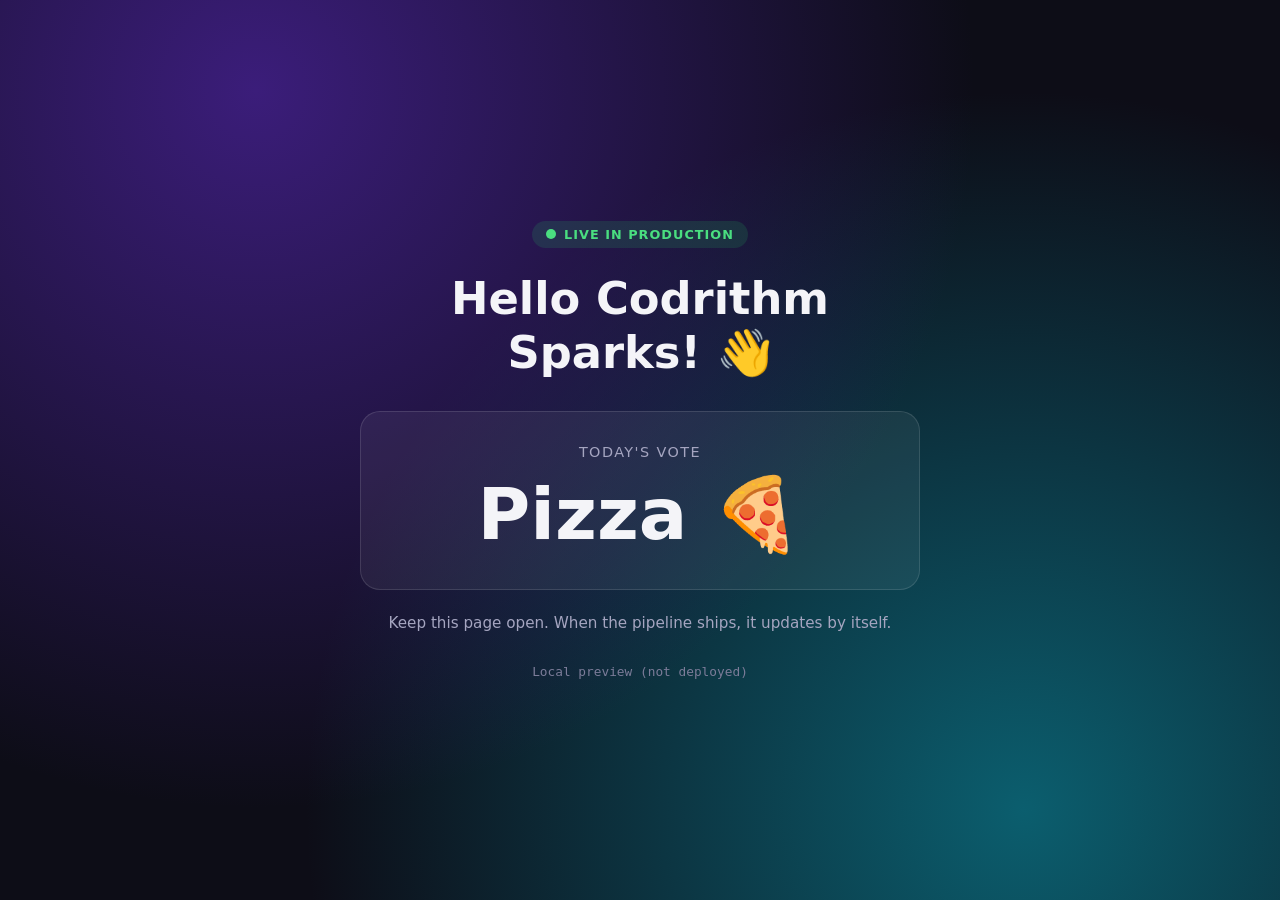
==== site/index.html @ c4dd3200 "Ship It Live: demo site with CI/CD pipeline to GitHub Pages Co-Authored-By: Claude Opus 5.5 <noreply" ====
<!DOCTYPE html>
<html lang="en">
<head>
  <meta charset="utf-8">
  <meta name="viewport" content="width=device-width, initial-scale=1">
  <title>Ship It Live</title>
  <link rel="stylesheet" href="style.css">
</head>
<body>
  <main>
    <p class="live"><span class="dot"></span> LIVE IN PRODUCTION</p>
    <h1 id="message">Hello Codrithm Sparks! 👋</h1>

    <section class="card">
      <p class="label">Today's vote</p>
      <p id="vote" class="vote">…</p>
    </section>

    <p class="hint">Keep this page open. When the pipeline ships, it updates by itself.</p>

    <footer id="deploy">Deploy info loading…</footer>
  </main>

  <script src="app.js"></script>
</body>
</html>
---- site/style.css ----
* { box-sizing: border-box; margin: 0; }

body {
  min-height: 100vh;
  display: grid;
  place-items: center;
  padding: 24px;
  font-family: system-ui, -apple-system, "Segoe UI", Roboto, sans-serif;
  color: #f4f4f8;
  background: radial-gradient(circle at 20% 10%, #3b1d7a, transparent 55%),
              radial-gradient(circle at 80% 90%, #0b5e6e, transparent 55%),
              #0d0d17;
}

main { width: 100%; max-width: 560px; text-align: center; }

.live {
  display: inline-flex;
  align-items: center;
  gap: 8px;
  padding: 6px 14px;
  border-radius: 999px;
  font-size: 0.8rem;
  font-weight: 700;
  letter-spacing: 0.08em;
  background: rgba(34, 197, 94, 0.15);
  color: #4ade80;
}

.dot {
  width: 10px;
  height: 10px;
  border-radius: 50%;
  background: #4ade80;
  animation: pulse 1.6s infinite;
}

h1 { margin: 24px 0 32px; font-size: clamp(1.8rem, 6vw, 2.8rem); line-height: 1.2; }

.card {
  padding: 32px 24px;
  border-radius: 20px;
  background: rgba(255, 255, 255, 0.06);
  border: 1px solid rgba(255, 255, 255, 0.12);
}

.label { font-size: 0.9rem; text-transform: uppercase; letter-spacing: 0.1em; color: #a5a5c0; }

.vote { margin-top: 12px; font-size: clamp(2.4rem, 11vw, 4.5rem); font-weight: 800; }

.hint { margin-top: 24px; color: #a5a5c0; font-size: 0.95rem; }

footer {
  margin-top: 32px;
  font-family: ui-monospace, Menlo, Consolas, monospace;
  font-size: 0.8rem;
  color: #7c7c99;
}

/* Played on every phone when a new deploy lands */
.updated .card { animation: flash 1.2s ease-out; }

@keyframes pulse {
  0%, 100% { opacity: 1; }
  50% { opacity: 0.3; }
}

@keyframes flash {
  0% { transform: scale(1.08); box-shadow: 0 0 0 4px #4ade80; }
  100% { transform: scale(1); box-shadow: 0 0 0 0 transparent; }
}
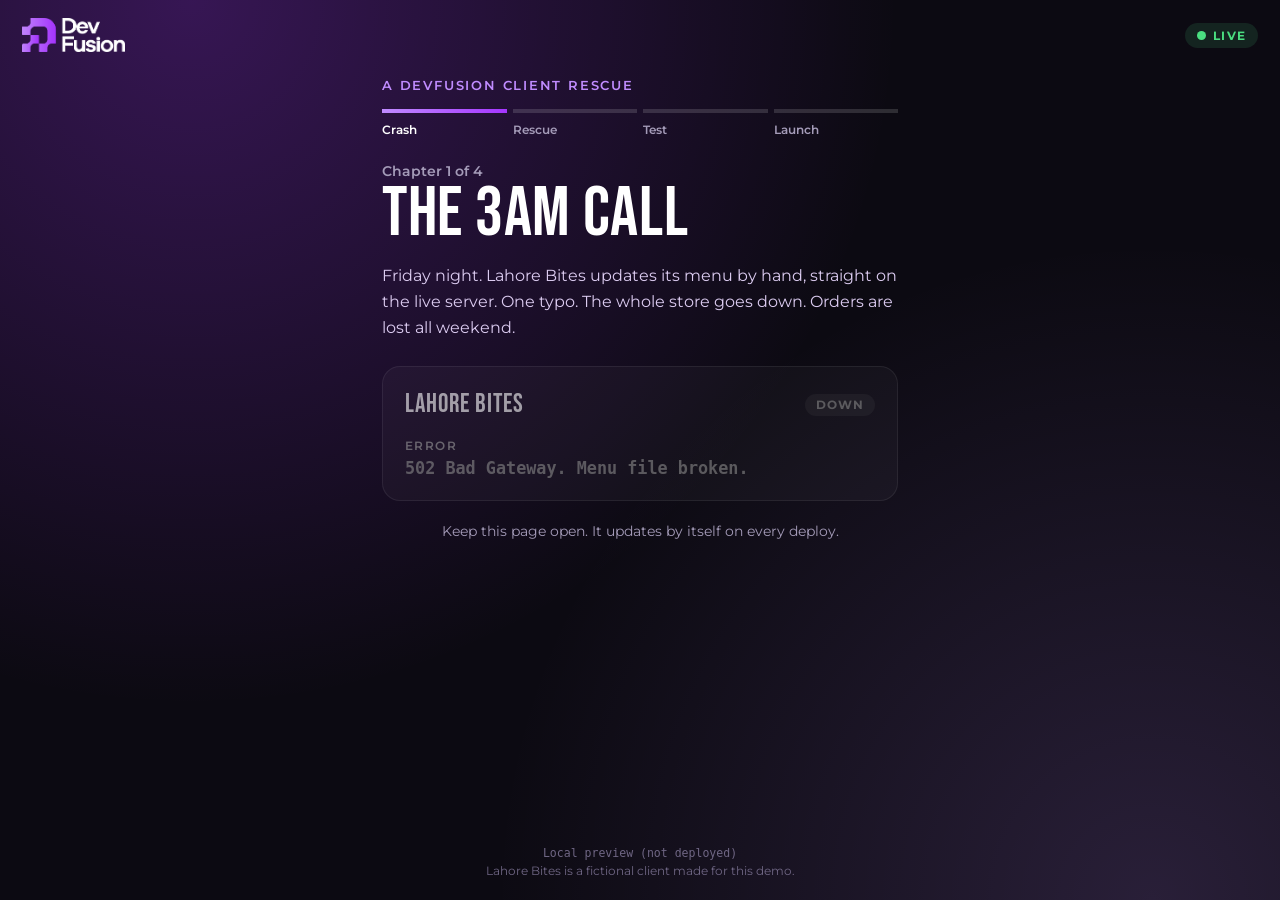
==== commit eed8fdb3: "Turn demo into a DevFusion client rescue story Four chapters driven by data.json, DevFusion branding" ====
--- a/site/index.html
+++ b/site/index.html
@@ -3,23 +3,52 @@
 <head>
   <meta charset="utf-8">
   <meta name="viewport" content="width=device-width, initial-scale=1">
-  <title>Ship It Live</title>
+  <title>Client Rescue · DevFusion</title>
+  <link rel="icon" href="assets/monogram.png">
+  <link rel="preconnect" href="https://fonts.googleapis.com">
+  <link rel="preconnect" href="https://fonts.gstatic.com" crossorigin>
+  <link rel="stylesheet" href="https://fonts.googleapis.com/css2?family=Bebas+Neue&family=Montserrat:ital,wght@0,400;0,600;0,700;1,400&display=swap">
   <link rel="stylesheet" href="style.css">
 </head>
 <body>
+  <header>
+    <img class="logo" src="assets/logo.png" alt="DevFusion">
+    <span class="live"><span class="dot"></span> LIVE</span>
+  </header>
+
   <main>
-    <p class="live"><span class="dot"></span> LIVE IN PRODUCTION</p>
-    <h1 id="message">Hello Codrithm Sparks! 👋</h1>
+    <p class="kicker">A DevFusion client rescue</p>
 
-    <section class="card">
-      <p class="label">Today's vote</p>
-      <p id="vote" class="vote">…</p>
+    <ol class="tracker" id="tracker" aria-label="Story progress">
+      <li>Crash</li><li>Rescue</li><li>Test</li><li>Launch</li>
+    </ol>
+
+    <p class="chapter-no" id="chapter-no">Chapter 1</p>
+    <h1 id="title">The 3am call</h1>
+    <p class="story" id="story"></p>
+
+    <section class="store" id="store">
+      <div class="store-head">
+        <span class="store-name">Lahore Bites</span>
+        <span class="status" id="status">Down</span>
+      </div>
+      <p class="store-label" id="store-label">Today's special</p>
+      <p class="special" id="special">…</p>
     </section>
 
-    <p class="hint">Keep this page open. When the pipeline ships, it updates by itself.</p>
+    <section class="cta" id="cta" hidden>
+      <p class="cta-line">Built by engineers. Run by engineers.</p>
+      <p class="cta-sub">Tell us what's breaking.</p>
+      <a class="cta-link" href="https://devfusion.tech" target="_blank" rel="noopener">devfusion.tech</a>
+    </section>
 
-    <footer id="deploy">Deploy info loading…</footer>
+    <p class="hint">Keep this page open. It updates by itself on every deploy.</p>
   </main>
+
+  <footer>
+    <p id="deploy">Deploy info loading…</p>
+    <p class="note">Lahore Bites is a fictional client made for this demo.</p>
+  </footer>
 
   <script src="app.js"></script>
 </body>
--- a/site/style.css
+++ b/site/style.css
@@ -1,71 +1,191 @@
-* { box-sizing: border-box; margin: 0; }
+/* DevFusion brand: devfusion-branding/DESIGN.md */
+:root {
+  --dark: #0c0a12;
+  --ink: #0d0d0d;
+  --purple: #a855f7;
+  --violet: #a535ff;
+  --lilac: #c08cff;
+  --lavender: #dcccf1;
+  --muted: #a49bb8;
+  --red: #f87171;
+  --amber: #fbbf24;
+  --green: #4ade80;
+}
+
+* { box-sizing: border-box; margin: 0; padding: 0; }
 
 body {
   min-height: 100vh;
-  display: grid;
-  place-items: center;
-  padding: 24px;
-  font-family: system-ui, -apple-system, "Segoe UI", Roboto, sans-serif;
-  color: #f4f4f8;
-  background: radial-gradient(circle at 20% 10%, #3b1d7a, transparent 55%),
-              radial-gradient(circle at 80% 90%, #0b5e6e, transparent 55%),
-              #0d0d17;
+  display: flex;
+  flex-direction: column;
+  font-family: "Montserrat", system-ui, sans-serif;
+  color: #fff;
+  background: radial-gradient(circle at 15% 0%, rgba(165, 53, 255, 0.28), transparent 50%),
+              radial-gradient(circle at 90% 100%, rgba(192, 140, 255, 0.16), transparent 45%),
+              var(--dark);
 }
 
-main { width: 100%; max-width: 560px; text-align: center; }
+header {
+  display: flex;
+  align-items: center;
+  justify-content: space-between;
+  padding: 18px 22px;
+}
+
+.logo { height: 34px; width: auto; }
 
 .live {
   display: inline-flex;
   align-items: center;
-  gap: 8px;
-  padding: 6px 14px;
+  gap: 7px;
+  padding: 5px 12px;
   border-radius: 999px;
-  font-size: 0.8rem;
+  font-size: 0.75rem;
   font-weight: 700;
-  letter-spacing: 0.08em;
-  background: rgba(34, 197, 94, 0.15);
-  color: #4ade80;
+  letter-spacing: 0.1em;
+  color: var(--green);
+  background: rgba(74, 222, 128, 0.12);
 }
 
 .dot {
-  width: 10px;
-  height: 10px;
+  width: 9px;
+  height: 9px;
   border-radius: 50%;
-  background: #4ade80;
+  background: var(--green);
   animation: pulse 1.6s infinite;
 }
 
-h1 { margin: 24px 0 32px; font-size: clamp(1.8rem, 6vw, 2.8rem); line-height: 1.2; }
-
-.card {
-  padding: 32px 24px;
-  border-radius: 20px;
-  background: rgba(255, 255, 255, 0.06);
-  border: 1px solid rgba(255, 255, 255, 0.12);
+main {
+  flex: 1;
+  width: 100%;
+  max-width: 560px;
+  margin: 0 auto;
+  padding: 8px 22px 24px;
 }
 
-.label { font-size: 0.9rem; text-transform: uppercase; letter-spacing: 0.1em; color: #a5a5c0; }
-
-.vote { margin-top: 12px; font-size: clamp(2.4rem, 11vw, 4.5rem); font-weight: 800; }
-
-.hint { margin-top: 24px; color: #a5a5c0; font-size: 0.95rem; }
-
-footer {
-  margin-top: 32px;
-  font-family: ui-monospace, Menlo, Consolas, monospace;
+.kicker {
   font-size: 0.8rem;
-  color: #7c7c99;
+  font-weight: 600;
+  letter-spacing: 0.14em;
+  text-transform: uppercase;
+  color: var(--lilac);
 }
 
+/* Story progress */
+.tracker {
+  display: grid;
+  grid-template-columns: repeat(4, 1fr);
+  gap: 6px;
+  margin: 16px 0 26px;
+  list-style: none;
+}
+
+.tracker li {
+  padding-top: 10px;
+  border-top: 4px solid rgba(255, 255, 255, 0.14);
+  font-size: 0.72rem;
+  font-weight: 600;
+  color: var(--muted);
+  transition: border-color 0.4s, color 0.4s;
+}
+
+.tracker li.done { border-color: var(--purple); color: var(--lavender); }
+.tracker li.current { border-image: linear-gradient(90deg, var(--lilac), var(--violet)) 1; color: #fff; }
+
+.chapter-no { font-size: 0.85rem; font-weight: 600; color: var(--muted); }
+
+h1 {
+  margin-top: 2px;
+  font-family: "Bebas Neue", Impact, sans-serif;
+  font-weight: 400;
+  font-size: clamp(2.8rem, 13vw, 4.4rem);
+  line-height: 0.95;
+  letter-spacing: 0.01em;
+}
+
+.story { margin-top: 14px; font-size: 1.02rem; line-height: 1.6; color: var(--lavender); }
+
+/* The client's storefront */
+.store {
+  margin-top: 26px;
+  padding: 22px;
+  border-radius: 18px;
+  background: rgba(255, 255, 255, 0.05);
+  border: 1px solid rgba(255, 255, 255, 0.12);
+  transition: opacity 0.4s, filter 0.4s;
+}
+
+.store-head { display: flex; align-items: center; justify-content: space-between; }
+
+.store-name { font-family: "Bebas Neue", Impact, sans-serif; font-size: 1.6rem; letter-spacing: 0.04em; }
+
+.status {
+  padding: 4px 11px;
+  border-radius: 999px;
+  font-size: 0.72rem;
+  font-weight: 700;
+  letter-spacing: 0.08em;
+  text-transform: uppercase;
+}
+
+.status.down { color: var(--red); background: rgba(248, 113, 113, 0.14); }
+.status.fixing { color: var(--amber); background: rgba(251, 191, 36, 0.14); }
+.status.up { color: var(--green); background: rgba(74, 222, 128, 0.14); }
+
+.store-label {
+  margin-top: 18px;
+  font-size: 0.75rem;
+  font-weight: 600;
+  letter-spacing: 0.12em;
+  text-transform: uppercase;
+  color: var(--muted);
+}
+
+.special { margin-top: 6px; font-size: clamp(1.8rem, 8vw, 2.6rem); font-weight: 700; line-height: 1.15; }
+
+.store.crashed { filter: grayscale(1); opacity: 0.6; }
+.store.crashed .special { font-family: ui-monospace, Menlo, Consolas, monospace; font-size: 1.05rem; color: var(--red); }
+
+/* Final chapter call to action */
+.cta {
+  margin-top: 22px;
+  padding: 22px;
+  border-radius: 18px;
+  text-align: center;
+  background: linear-gradient(90deg, var(--lilac), var(--violet));
+}
+
+.cta-line { font-family: "Bebas Neue", Impact, sans-serif; font-size: 2rem; line-height: 1; }
+.cta-sub { margin-top: 6px; font-style: italic; }
+
+.cta-link {
+  display: inline-block;
+  margin-top: 14px;
+  padding: 10px 20px;
+  border-radius: 999px;
+  font-weight: 700;
+  color: #fff;
+  text-decoration: none;
+  background: var(--ink);
+}
+
+.hint { margin-top: 22px; font-size: 0.85rem; text-align: center; color: var(--muted); }
+
+footer { padding: 0 22px 22px; text-align: center; font-size: 0.72rem; color: #6f6684; }
+footer #deploy { font-family: ui-monospace, Menlo, Consolas, monospace; margin-bottom: 4px; }
+
 /* Played on every phone when a new deploy lands */
-.updated .card { animation: flash 1.2s ease-out; }
+.updated main { animation: arrive 0.9s ease-out; }
+.updated .store { animation: flash 1.4s ease-out; }
 
-@keyframes pulse {
-  0%, 100% { opacity: 1; }
-  50% { opacity: 0.3; }
+@keyframes pulse { 0%, 100% { opacity: 1; } 50% { opacity: 0.3; } }
+
+@keyframes arrive {
+  from { opacity: 0; transform: translateY(14px); }
+  to { opacity: 1; transform: none; }
 }
 
 @keyframes flash {
-  0% { transform: scale(1.08); box-shadow: 0 0 0 4px #4ade80; }
-  100% { transform: scale(1); box-shadow: 0 0 0 0 transparent; }
+  0% { box-shadow: 0 0 0 4px var(--purple); }
+  100% { box-shadow: 0 0 0 0 transparent; }
 }
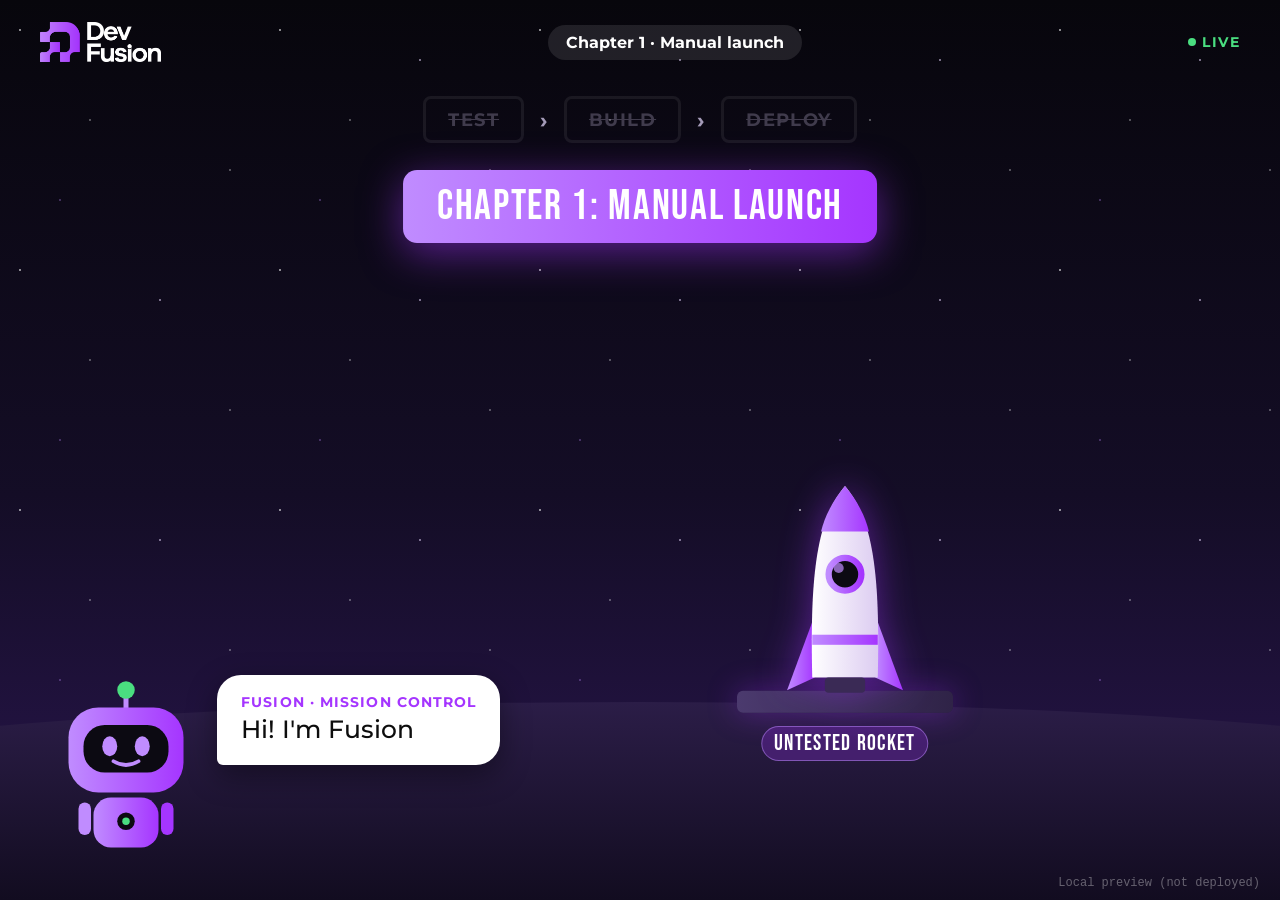
==== commit 783d5b1f: "Rocket to the Cloud: animated story with Fusion the robot Four animated chapters (manual launch expl" ====
--- a/site/index.html
+++ b/site/index.html
@@ -3,52 +3,115 @@
 <head>
   <meta charset="utf-8">
   <meta name="viewport" content="width=device-width, initial-scale=1">
-  <title>Client Rescue · DevFusion</title>
+  <title>Rocket to the Cloud · DevFusion</title>
   <link rel="icon" href="assets/monogram.png">
   <link rel="preconnect" href="https://fonts.googleapis.com">
   <link rel="preconnect" href="https://fonts.gstatic.com" crossorigin>
-  <link rel="stylesheet" href="https://fonts.googleapis.com/css2?family=Bebas+Neue&family=Montserrat:ital,wght@0,400;0,600;0,700;1,400&display=swap">
+  <link rel="stylesheet" href="https://fonts.googleapis.com/css2?family=Bebas+Neue&family=Montserrat:wght@500;700&display=swap">
   <link rel="stylesheet" href="style.css">
 </head>
-<body>
+<body class="ch-1">
+  <!-- Sky -->
+  <div class="stars"></div>
+  <div class="cloud cloud-1"></div>
+  <div class="cloud cloud-2"></div>
+  <div class="cloud cloud-3"></div>
+  <div class="ground"></div>
+
   <header>
     <img class="logo" src="assets/logo.png" alt="DevFusion">
+    <span class="chapter-pill" id="chapter-pill">Chapter 1</span>
     <span class="live"><span class="dot"></span> LIVE</span>
   </header>
 
-  <main>
-    <p class="kicker">A DevFusion client rescue</p>
+  <!-- CI/CD pipeline status -->
+  <div class="pipeline">
+    <span class="chip off" id="chip-test">TEST</span>
+    <span class="arrow">›</span>
+    <span class="chip off" id="chip-build">BUILD</span>
+    <span class="arrow">›</span>
+    <span class="chip off" id="chip-deploy">DEPLOY</span>
+  </div>
 
-    <ol class="tracker" id="tracker" aria-label="Story progress">
-      <li>Crash</li><li>Rescue</li><li>Test</li><li>Launch</li>
-    </ol>
+  <!-- Launch pad -->
+  <div class="pad"></div>
+  <div class="plate" id="plate">Untested rocket</div>
 
-    <p class="chapter-no" id="chapter-no">Chapter 1</p>
-    <h1 id="title">The 3am call</h1>
-    <p class="story" id="story"></p>
+  <div class="rocket" id="rocket">
+    <div class="flame"></div>
+    <svg viewBox="0 0 100 200" aria-hidden="true">
+      <defs>
+        <linearGradient id="hull" x1="0" x2="1">
+          <stop offset="0" stop-color="#ffffff"/>
+          <stop offset="1" stop-color="#dcccf1"/>
+        </linearGradient>
+        <linearGradient id="brand" x1="0" x2="1">
+          <stop offset="0" stop-color="#c08cff"/>
+          <stop offset="1" stop-color="#a535ff"/>
+        </linearGradient>
+      </defs>
+      <path d="M24 112 L4 166 L26 156 Z" fill="url(#brand)"/>
+      <path d="M76 112 L96 166 L74 156 Z" fill="url(#brand)"/>
+      <path d="M50 4 C72 30 78 72 76 156 L24 156 C22 72 28 30 50 4 Z" fill="url(#hull)"/>
+      <path d="M50 4 C60 16 66 28 69 40 L31 40 C34 28 40 16 50 4 Z" fill="url(#brand)"/>
+      <circle cx="50" cy="74" r="13" fill="#0c0a12" stroke="url(#brand)" stroke-width="5"/>
+      <circle cx="45" cy="69" r="4" fill="#c08cff" opacity="0.7"/>
+      <rect x="24" y="122" width="52" height="8" fill="url(#brand)"/>
+      <rect x="34" y="156" width="32" height="12" rx="3" fill="#3a2a55"/>
+    </svg>
+  </div>
 
-    <section class="store" id="store">
-      <div class="store-head">
-        <span class="store-name">Lahore Bites</span>
-        <span class="status" id="status">Down</span>
-      </div>
-      <p class="store-label" id="store-label">Today's special</p>
-      <p class="special" id="special">…</p>
-    </section>
+  <div class="steam" id="steam"><span></span><span></span><span></span></div>
+  <div class="boom" id="boom"></div>
+  <div class="shield" id="shield">🛡️</div>
+  <div class="bug" id="bug">🐛</div>
 
-    <section class="cta" id="cta" hidden>
-      <p class="cta-line">Built by engineers. Run by engineers.</p>
-      <p class="cta-sub">Tell us what's breaking.</p>
-      <a class="cta-link" href="https://devfusion.tech" target="_blank" rel="noopener">devfusion.tech</a>
-    </section>
+  <!-- Big moments -->
+  <div class="banner" id="banner"></div>
+  <div class="alert" id="alert">MANUAL LAUNCH FAILED</div>
+  <div class="countdown" id="countdown"></div>
+  <div class="confetti" id="confetti"></div>
 
-    <p class="hint">Keep this page open. It updates by itself on every deploy.</p>
-  </main>
+  <section class="finale" id="finale">
+    <p class="finale-kicker">☁️ Welcome to the cloud</p>
+    <p class="finale-name" id="finale-name">Codrithm One</p>
+    <p class="finale-line">Code to cloud. Safely.</p>
+    <div class="finale-brand">
+      <img src="assets/logo.png" alt="DevFusion">
+      <p>Built by engineers. Run by engineers.</p>
+      <a href="https://devfusion.tech" target="_blank" rel="noopener">devfusion.tech</a>
+    </div>
+  </section>
 
-  <footer>
-    <p id="deploy">Deploy info loading…</p>
-    <p class="note">Lahore Bites is a fictional client made for this demo.</p>
-  </footer>
+  <!-- Fusion, the mission control robot -->
+  <div class="crew" id="crew" title="Tap to replay">
+    <svg class="robot" viewBox="0 0 120 140" aria-hidden="true">
+      <defs>
+        <linearGradient id="robo" x1="0" x2="1">
+          <stop offset="0" stop-color="#c08cff"/>
+          <stop offset="1" stop-color="#a535ff"/>
+        </linearGradient>
+      </defs>
+      <line x1="60" y1="8" x2="60" y2="24" stroke="#c08cff" stroke-width="4"/>
+      <circle class="antenna" cx="60" cy="8" r="7" fill="#4ade80"/>
+      <rect x="14" y="22" width="92" height="68" rx="24" fill="url(#robo)"/>
+      <rect x="26" y="36" width="68" height="38" rx="17" fill="#0c0a12"/>
+      <ellipse class="eye" cx="47" cy="53" rx="6" ry="8" fill="#c08cff"/>
+      <ellipse class="eye" cx="73" cy="53" rx="6" ry="8" fill="#c08cff"/>
+      <path d="M50 65 Q60 71 70 65" stroke="#c08cff" stroke-width="3" fill="none" stroke-linecap="round"/>
+      <rect x="34" y="94" width="52" height="40" rx="14" fill="url(#robo)"/>
+      <rect class="arm" x="88" y="98" width="10" height="26" rx="5" fill="#a535ff"/>
+      <rect x="22" y="98" width="10" height="26" rx="5" fill="#c08cff"/>
+      <circle cx="60" cy="113" r="7" fill="#0c0a12"/>
+      <circle cx="60" cy="113" r="3" fill="#4ade80"/>
+    </svg>
+    <div class="bubble" id="bubble">
+      <p class="speaker">Fusion · Mission Control</p>
+      <p id="bubble-text"></p>
+    </div>
+  </div>
+
+  <footer id="deploy">Deploy info loading…</footer>
 
   <script src="app.js"></script>
 </body>
--- a/site/style.css
+++ b/site/style.css
@@ -10,182 +10,483 @@
   --red: #f87171;
   --amber: #fbbf24;
   --green: #4ade80;
+  --rocket-x: 64%;
+  --pad-y: 24%;
 }
 
 * { box-sizing: border-box; margin: 0; padding: 0; }
 
+html, body { height: 100%; }
+
 body {
-  min-height: 100vh;
-  display: flex;
-  flex-direction: column;
+  position: relative;
+  overflow: hidden;
   font-family: "Montserrat", system-ui, sans-serif;
   color: #fff;
-  background: radial-gradient(circle at 15% 0%, rgba(165, 53, 255, 0.28), transparent 50%),
-              radial-gradient(circle at 90% 100%, rgba(192, 140, 255, 0.16), transparent 45%),
-              var(--dark);
-}
-
+  background: linear-gradient(180deg, #07060c 0%, #140d26 55%, #2a1650 100%);
+}
+
+/* Chapter 4 sky: a fixed layer that fades in */
+body::before {
+  content: "";
+  position: absolute;
+  top: 0;
+  right: 0;
+  bottom: 0;
+  left: 0;
+  background: linear-gradient(180deg, #2a1650 0%, #6428c8 60%, #a535ff 100%);
+  opacity: 0;
+  transition: opacity 2s;
+}
+body.ch-4::before { opacity: 1; }
+
+/* ---------- Sky ---------- */
+.stars {
+  position: absolute;
+  top: 0;
+  right: 0;
+  bottom: 0;
+  left: 0;
+  background-image:
+    radial-gradient(1.5px 1.5px at 20px 30px, #fff, transparent),
+    radial-gradient(1px 1px at 90px 120px, #fff, transparent),
+    radial-gradient(1.5px 1.5px at 160px 60px, #dcccf1, transparent),
+    radial-gradient(1px 1px at 230px 170px, #fff, transparent),
+    radial-gradient(1px 1px at 60px 200px, #c08cff, transparent);
+  background-size: 260px 240px;
+  animation: twinkle 4s ease-in-out infinite;
+}
+
+.cloud {
+  position: absolute;
+  width: 26vmin;
+  height: 8vmin;
+  border-radius: 999px;
+  background: rgba(255, 255, 255, 0.1);
+  animation: drift 40s linear infinite;
+}
+
+.cloud::before, .cloud::after {
+  content: "";
+  position: absolute;
+  border-radius: 50%;
+  background: inherit;
+}
+
+.cloud::before { width: 11vmin; height: 11vmin; left: 4vmin; top: -5vmin; }
+.cloud::after { width: 8vmin; height: 8vmin; left: 13vmin; top: -3vmin; }
+
+.cloud-1 { top: 16%; left: -30vmin; }
+.cloud-2 { top: 26%; left: -30vmin; animation-duration: 55s; animation-delay: -20s; transform: scale(0.7); }
+.cloud-3 { top: 34%; left: -30vmin; animation-duration: 70s; animation-delay: -45s; transform: scale(1.2); }
+
+.ch-4 .cloud { background: rgba(255, 255, 255, 0.28); }
+
+.ground {
+  position: absolute;
+  left: -20%;
+  right: -20%;
+  bottom: 0;
+  height: var(--pad-y);
+  border-radius: 50% 50% 0 0 / 40% 40% 0 0;
+  background: linear-gradient(180deg, #2b1d47, #120c20);
+}
+
+/* ---------- Header and pipeline ---------- */
 header {
+  position: absolute;
+  top: 0;
+  left: 0;
+  right: 0;
+  z-index: 10;
   display: flex;
   align-items: center;
   justify-content: space-between;
-  padding: 18px 22px;
-}
-
-.logo { height: 34px; width: auto; }
+  gap: 10px;
+  padding: 12px 16px;
+}
+
+.logo { height: 24px; width: auto; }
+
+.chapter-pill {
+  padding: 5px 12px;
+  border-radius: 999px;
+  font-size: 0.72rem;
+  font-weight: 700;
+  background: rgba(255, 255, 255, 0.1);
+  white-space: nowrap;
+}
 
 .live {
   display: inline-flex;
   align-items: center;
-  gap: 7px;
-  padding: 5px 12px;
-  border-radius: 999px;
-  font-size: 0.75rem;
+  gap: 6px;
+  font-size: 0.7rem;
   font-weight: 700;
   letter-spacing: 0.1em;
   color: var(--green);
-  background: rgba(74, 222, 128, 0.12);
-}
-
-.dot {
-  width: 9px;
-  height: 9px;
-  border-radius: 50%;
-  background: var(--green);
-  animation: pulse 1.6s infinite;
-}
-
-main {
-  flex: 1;
-  width: 100%;
-  max-width: 560px;
-  margin: 0 auto;
-  padding: 8px 22px 24px;
-}
-
-.kicker {
-  font-size: 0.8rem;
-  font-weight: 600;
-  letter-spacing: 0.14em;
-  text-transform: uppercase;
-  color: var(--lilac);
-}
-
-/* Story progress */
-.tracker {
-  display: grid;
-  grid-template-columns: repeat(4, 1fr);
-  gap: 6px;
-  margin: 16px 0 26px;
-  list-style: none;
-}
-
-.tracker li {
-  padding-top: 10px;
-  border-top: 4px solid rgba(255, 255, 255, 0.14);
-  font-size: 0.72rem;
-  font-weight: 600;
-  color: var(--muted);
-  transition: border-color 0.4s, color 0.4s;
-}
-
-.tracker li.done { border-color: var(--purple); color: var(--lavender); }
-.tracker li.current { border-image: linear-gradient(90deg, var(--lilac), var(--violet)) 1; color: #fff; }
-
-.chapter-no { font-size: 0.85rem; font-weight: 600; color: var(--muted); }
-
-h1 {
-  margin-top: 2px;
-  font-family: "Bebas Neue", Impact, sans-serif;
-  font-weight: 400;
-  font-size: clamp(2.8rem, 13vw, 4.4rem);
-  line-height: 0.95;
-  letter-spacing: 0.01em;
-}
-
-.story { margin-top: 14px; font-size: 1.02rem; line-height: 1.6; color: var(--lavender); }
-
-/* The client's storefront */
-.store {
-  margin-top: 26px;
-  padding: 22px;
-  border-radius: 18px;
-  background: rgba(255, 255, 255, 0.05);
-  border: 1px solid rgba(255, 255, 255, 0.12);
-  transition: opacity 0.4s, filter 0.4s;
-}
-
-.store-head { display: flex; align-items: center; justify-content: space-between; }
-
-.store-name { font-family: "Bebas Neue", Impact, sans-serif; font-size: 1.6rem; letter-spacing: 0.04em; }
-
-.status {
-  padding: 4px 11px;
-  border-radius: 999px;
+}
+
+.dot { width: 8px; height: 8px; border-radius: 50%; background: var(--green); animation: blink 1.6s infinite; }
+
+.pipeline {
+  position: absolute;
+  top: 56px;
+  left: 0;
+  right: 0;
+  z-index: 10;
+  display: flex;
+  justify-content: center;
+  align-items: center;
+  gap: 8px;
+}
+
+.arrow { color: var(--muted); font-weight: 700; }
+
+.chip {
+  padding: 6px 12px;
+  border-radius: 8px;
   font-size: 0.72rem;
   font-weight: 700;
   letter-spacing: 0.08em;
-  text-transform: uppercase;
-}
-
-.status.down { color: var(--red); background: rgba(248, 113, 113, 0.14); }
-.status.fixing { color: var(--amber); background: rgba(251, 191, 36, 0.14); }
-.status.up { color: var(--green); background: rgba(74, 222, 128, 0.14); }
-
-.store-label {
-  margin-top: 18px;
-  font-size: 0.75rem;
-  font-weight: 600;
-  letter-spacing: 0.12em;
-  text-transform: uppercase;
+  border: 2px solid rgba(255, 255, 255, 0.2);
   color: var(--muted);
-}
-
-.special { margin-top: 6px; font-size: clamp(1.8rem, 8vw, 2.6rem); font-weight: 700; line-height: 1.15; }
-
-.store.crashed { filter: grayscale(1); opacity: 0.6; }
-.store.crashed .special { font-family: ui-monospace, Menlo, Consolas, monospace; font-size: 1.05rem; color: var(--red); }
-
-/* Final chapter call to action */
-.cta {
-  margin-top: 22px;
+  transition: all 0.3s;
+}
+
+.chip.off { opacity: 0.35; text-decoration: line-through; }
+.chip.run { border-color: var(--amber); color: var(--amber); animation: blink 0.6s infinite; }
+.chip.ok { border-color: var(--green); background: rgba(74, 222, 128, 0.16); color: var(--green); }
+.chip.ok::after { content: " ✓"; }
+.chip.fail { border-color: var(--red); background: rgba(248, 113, 113, 0.18); color: var(--red); animation: shake 0.4s 2; }
+.chip.fail::after { content: " ✗"; }
+
+/* ---------- Launch pad and rocket ---------- */
+.pad {
+  position: absolute;
+  left: var(--rocket-x);
+  bottom: var(--pad-y);
+  width: 24vh;
+  height: 2.4vh;
+  transform: translate(-50%, 50%);
+  border-radius: 6px;
+  background: linear-gradient(90deg, #4b3a6e, #2f2347);
+  box-shadow: 0 0 30px rgba(165, 53, 255, 0.35);
+}
+
+.plate {
+  position: absolute;
+  left: var(--rocket-x);
+  bottom: calc(var(--pad-y) - 6.5vh);
+  transform: translateX(-50%);
+  padding: 4px 12px;
+  border-radius: 999px;
+  font-family: "Bebas Neue", Impact, sans-serif;
+  font-size: 2.4vh;
+  letter-spacing: 0.06em;
+  white-space: nowrap;
+  background: rgba(165, 53, 255, 0.25);
+  border: 1px solid rgba(192, 140, 255, 0.5);
+}
+
+.rocket {
+  position: absolute;
+  left: var(--rocket-x);
+  bottom: calc(var(--pad-y) - 3.4vh);
+  width: 14vh;
+  height: 28vh;
+  transform: translateX(-50%);
+  z-index: 3;
+  transition: opacity 0.2s;
+}
+
+.rocket svg { position: relative; z-index: 2; width: 100%; height: 100%; filter: drop-shadow(0 0 18px rgba(165, 53, 255, 0.45)); }
+
+.flame {
+  position: absolute;
+  left: 50%;
+  top: 82%;
+  width: 40%;
+  height: 0;
+  transform: translateX(-50%);
+  border-radius: 50% 50% 50% 50% / 30% 30% 70% 70%;
+  background: radial-gradient(ellipse at top, #fff7c2, #fbbf24 35%, #f97316 65%, transparent 75%);
+  transition: height 0.4s;
+  animation: flicker 0.12s infinite alternate;
+}
+
+.rocket.shake { animation: rocket-shake 0.15s infinite; }
+.rocket.exploded { opacity: 0; }
+.rocket.ignite .flame { height: 55%; }
+.rocket.ignite { animation: rocket-shake 0.1s infinite; }
+.rocket.launch { animation: liftoff 2.8s cubic-bezier(0.55, 0, 0.9, 0.4) forwards; }
+.rocket.launch .flame { height: 75%; }
+
+.steam { position: absolute; left: var(--rocket-x); bottom: var(--pad-y); display: none; }
+.steam span {
+  position: absolute;
+  width: 4vh;
+  height: 4vh;
+  border-radius: 50%;
+  background: rgba(255, 255, 255, 0.25);
+  animation: puff 2.4s ease-out infinite;
+}
+.steam span:nth-child(2) { animation-delay: 0.8s; --dir: -1; }
+.steam span:nth-child(3) { animation-delay: 1.6s; }
+.ch-2 .steam, .ch-3 .steam { display: block; }
+
+/* Explosion particles are created by app.js */
+.boom { position: absolute; left: var(--rocket-x); bottom: calc(var(--pad-y) + 12vh); z-index: 4; }
+.boom .fireball {
+  position: absolute;
+  width: 30vh;
+  height: 30vh;
+  margin: -15vh 0 0 -15vh;
+  border-radius: 50%;
+  background: radial-gradient(circle, #fff7c2, #fbbf24 30%, #f97316 55%, rgba(248, 113, 113, 0) 70%);
+  animation: fireball 1s ease-out forwards;
+}
+.boom .bit {
+  position: absolute;
+  width: 1.6vh;
+  height: 1.6vh;
+  border-radius: 3px;
+  animation: fly 1.2s ease-out forwards;
+}
+
+/* Chapter 3: the bug meets the pipeline shield */
+.shield, .bug { position: absolute; bottom: calc(var(--pad-y) + 1vh); font-size: 7vh; opacity: 0; z-index: 4; }
+.shield { left: calc(var(--rocket-x) - 16vh); transition: opacity 0.4s; }
+.ch-3 .shield { opacity: 1; }
+.shield.hit { animation: hit 0.6s ease-out 2; }
+.bug { left: -10vh; font-size: 5vh; }
+.bug.crawl { opacity: 1; animation: crawl 2.6s linear forwards; }
+.bug.bounce { opacity: 1; left: calc(var(--rocket-x) - 22vh); animation: bounce 1.2s ease-in forwards; }
+
+/* ---------- Big moments ---------- */
+.banner {
+  position: absolute;
+  top: 100px;
+  left: 50%;
+  z-index: 20;
+  padding: 10px 22px;
+  border-radius: 14px;
+  font-family: "Bebas Neue", Impact, sans-serif;
+  font-size: 1.6rem;
+  letter-spacing: 0.04em;
+  white-space: nowrap;
+  background: linear-gradient(90deg, var(--lilac), var(--violet));
+  box-shadow: 0 10px 40px rgba(165, 53, 255, 0.5);
+  transform: translate(-50%, -40px) scale(0.8);
+  opacity: 0;
+  transition: all 0.5s cubic-bezier(0.34, 1.56, 0.64, 1);
+}
+.banner.show { transform: translate(-50%, 0) scale(1); opacity: 1; }
+
+.alert {
+  position: absolute;
+  top: 38%;
+  left: 50%;
+  z-index: 20;
+  padding: 12px 22px;
+  border-radius: 12px;
+  font-family: "Bebas Neue", Impact, sans-serif;
+  font-size: 2rem;
+  letter-spacing: 0.05em;
+  white-space: nowrap;
+  color: #fff;
+  background: #dc2626;
+  box-shadow: 0 0 60px rgba(220, 38, 38, 0.7);
+  transform: translate(-50%, -50%) scale(0);
+  transition: transform 0.4s cubic-bezier(0.34, 1.56, 0.64, 1);
+}
+.alert.show { transform: translate(-50%, -50%) scale(1) rotate(-3deg); }
+
+.countdown {
+  position: absolute;
+  top: 40%;
+  left: 50%;
+  z-index: 20;
+  transform: translate(-50%, -50%);
+  font-family: "Bebas Neue", Impact, sans-serif;
+  font-size: 34vh;
+  line-height: 1;
+  text-shadow: 0 0 60px rgba(165, 53, 255, 0.9);
+  pointer-events: none;
+  opacity: 0;
+}
+.countdown.tick { animation: tick 0.9s ease-out forwards; }
+
+.confetti { position: absolute; top: 0;
+  right: 0;
+  bottom: 0;
+  left: 0; z-index: 15; pointer-events: none; overflow: hidden; }
+.confetti i {
+  position: absolute;
+  top: -5vh;
+  width: 1.2vh;
+  height: 2vh;
+  border-radius: 2px;
+  animation: fall linear forwards;
+}
+
+.finale {
+  position: absolute;
+  top: 18%;
+  left: 50%;
+  z-index: 16;
+  width: min(90vw, 560px);
   padding: 22px;
-  border-radius: 18px;
+  border-radius: 22px;
   text-align: center;
-  background: linear-gradient(90deg, var(--lilac), var(--violet));
-}
-
-.cta-line { font-family: "Bebas Neue", Impact, sans-serif; font-size: 2rem; line-height: 1; }
-.cta-sub { margin-top: 6px; font-style: italic; }
-
-.cta-link {
+  background: rgba(12, 10, 18, 0.82);
+  border: 1px solid rgba(192, 140, 255, 0.5);
+  box-shadow: 0 20px 80px rgba(12, 10, 18, 0.6);
+  transform: translateX(-50%) scale(0);
+  transition: transform 0.6s cubic-bezier(0.34, 1.56, 0.64, 1);
+}
+.finale.show { transform: translateX(-50%) scale(1); }
+.finale-kicker { font-size: 0.85rem; font-weight: 700; letter-spacing: 0.12em; text-transform: uppercase; color: var(--lilac); }
+.finale-name { margin-top: 4px; font-family: "Bebas Neue", Impact, sans-serif; font-size: 3rem; line-height: 1; }
+.finale-line { margin-top: 6px; color: var(--lavender); }
+.finale-brand { margin-top: 18px; padding-top: 16px; border-top: 1px solid rgba(255, 255, 255, 0.12); }
+.finale-brand img { height: 30px; }
+.finale-brand p { margin-top: 8px; font-family: "Bebas Neue", Impact, sans-serif; font-size: 1.5rem; }
+.finale-brand a {
   display: inline-block;
-  margin-top: 14px;
-  padding: 10px 20px;
+  margin-top: 10px;
+  padding: 8px 18px;
   border-radius: 999px;
   font-weight: 700;
   color: #fff;
   text-decoration: none;
-  background: var(--ink);
-}
-
-.hint { margin-top: 22px; font-size: 0.85rem; text-align: center; color: var(--muted); }
-
-footer { padding: 0 22px 22px; text-align: center; font-size: 0.72rem; color: #6f6684; }
-footer #deploy { font-family: ui-monospace, Menlo, Consolas, monospace; margin-bottom: 4px; }
-
-/* Played on every phone when a new deploy lands */
-.updated main { animation: arrive 0.9s ease-out; }
-.updated .store { animation: flash 1.4s ease-out; }
-
-@keyframes pulse { 0%, 100% { opacity: 1; } 50% { opacity: 0.3; } }
-
-@keyframes arrive {
-  from { opacity: 0; transform: translateY(14px); }
-  to { opacity: 1; transform: none; }
-}
-
-@keyframes flash {
-  0% { box-shadow: 0 0 0 4px var(--purple); }
-  100% { box-shadow: 0 0 0 0 transparent; }
-}
+  background: linear-gradient(90deg, var(--lilac), var(--violet));
+}
+
+/* ---------- Fusion the robot ---------- */
+.crew {
+  position: absolute;
+  left: 3vw;
+  right: 3vw;
+  bottom: 2vh;
+  z-index: 12;
+  display: flex;
+  align-items: flex-end;
+  gap: 8px;
+  cursor: pointer;
+}
+
+.robot { flex: none; width: 74px; animation: hover 3s ease-in-out infinite; }
+.robot .eye { animation: look 4s infinite; transform-origin: center; transform-box: fill-box; }
+.robot .antenna { animation: blink 1.2s infinite; }
+.robot .arm { transform-origin: top center; transform-box: fill-box; animation: wave 1.4s ease-in-out infinite; }
+
+.bubble {
+  position: relative;
+  max-width: 560px;
+  margin-bottom: 40px;
+  padding: 10px 14px;
+  border-radius: 16px 16px 16px 4px;
+  font-size: 0.92rem;
+  font-weight: 500;
+  line-height: 1.4;
+  color: var(--ink);
+  background: #fff;
+  box-shadow: 0 10px 30px rgba(0, 0, 0, 0.4);
+  transform-origin: bottom left;
+}
+.bubble.pop { animation: pop 0.35s cubic-bezier(0.34, 1.56, 0.64, 1); }
+.speaker { font-size: 0.65rem; font-weight: 700; letter-spacing: 0.08em; text-transform: uppercase; color: var(--violet); }
+#bubble-text { min-height: 1.4em; }
+
+footer {
+  position: absolute;
+  right: 10px;
+  bottom: 4px;
+  z-index: 11;
+  font-family: ui-monospace, Menlo, Consolas, monospace;
+  font-size: 0.6rem;
+  color: rgba(255, 255, 255, 0.35);
+}
+
+/* ---------- Laptop and projector ---------- */
+@media (min-width: 900px) {
+  :root { --rocket-x: 66%; --pad-y: 22%; }
+  header { padding: 22px 40px; }
+  .logo { height: 40px; }
+  .chapter-pill { font-size: 1rem; padding: 8px 18px; }
+  .live { font-size: 0.9rem; }
+  .pipeline { top: 96px; gap: 16px; }
+  .chip { font-size: 1.1rem; padding: 10px 22px; border-width: 3px; }
+  .arrow { font-size: 1.4rem; }
+  .banner { top: 170px; font-size: 2.6rem; padding: 12px 34px; }
+  .alert { font-size: 3.6rem; }
+  .finale { top: 22%; width: 620px; padding: 30px; }
+  .finale-name { font-size: 4.4rem; }
+  .finale-line { font-size: 1.2rem; }
+  .finale-brand img { height: 42px; }
+  .finale-brand p { font-size: 2rem; }
+  .crew { left: 4vw; right: auto; bottom: 5vh; gap: 16px; }
+  .robot { width: 150px; }
+  .bubble { max-width: 38vw; margin-bottom: 90px; padding: 18px 24px; font-size: 1.55rem; border-radius: 24px 24px 24px 6px; }
+  .speaker { font-size: 0.85rem; }
+  footer { font-size: 0.75rem; right: 20px; bottom: 10px; }
+}
+
+/* ---------- Keyframes ---------- */
+@keyframes twinkle { 0%, 100% { opacity: 1; } 50% { opacity: 0.6; } }
+@keyframes drift { from { left: -30vmin; } to { left: 105vw; } }
+@keyframes blink { 0%, 100% { opacity: 1; } 50% { opacity: 0.35; } }
+@keyframes shake {
+  0%, 100% { transform: translate(0, 0); }
+  25% { transform: translate(-3px, 1px); }
+  50% { transform: translate(3px, -1px); }
+  75% { transform: translate(-2px, -1px); }
+}
+@keyframes flicker { from { opacity: 0.85; transform: translateX(-50%) scale(1, 1); } to { opacity: 1; transform: translateX(-50%) scale(1.08, 1.15); } }
+@keyframes liftoff {
+  0% { transform: translate(-50%, 0); }
+  15% { transform: translate(-50%, -2vh); }
+  100% { transform: translate(-50%, -140vh); }
+}
+@keyframes rocket-shake {
+  0%, 100% { transform: translate(-50%, 0); }
+  25% { transform: translate(calc(-50% - 3px), 1px); }
+  50% { transform: translate(calc(-50% + 3px), -1px); }
+  75% { transform: translate(calc(-50% - 2px), -1px); }
+}
+@keyframes puff {
+  0% { transform: translate(0, 0) scale(0.4); opacity: 0.8; }
+  100% { transform: translate(calc(var(--dir, 1) * 10vh), -4vh) scale(2.2); opacity: 0; }
+}
+@keyframes fireball { 0% { transform: scale(0.1); opacity: 1; } 100% { transform: scale(1.4); opacity: 0; } }
+@keyframes fly {
+  0% { transform: translate(0, 0) rotate(0); opacity: 1; }
+  100% { transform: translate(var(--dx), var(--dy)) rotate(540deg); opacity: 0; }
+}
+@keyframes hit {
+  0%, 100% { transform: scale(1); filter: none; }
+  50% { transform: scale(1.35); filter: drop-shadow(0 0 20px #f87171); }
+}
+@keyframes crawl {
+  0% { left: -10vh; transform: rotate(0); }
+  25% { transform: rotate(8deg); }
+  50% { transform: rotate(-8deg); }
+  75% { transform: rotate(8deg); }
+  100% { left: calc(var(--rocket-x) - 22vh); transform: rotate(0); }
+}
+@keyframes bounce {
+  0% { transform: translate(0, 0) rotate(0); opacity: 1; }
+  40% { transform: translate(-14vh, -16vh) rotate(-200deg); opacity: 1; }
+  100% { transform: translate(-30vh, 30vh) rotate(-540deg); opacity: 0; }
+}
+@keyframes tick { 0% { transform: translate(-50%, -50%) scale(1.8); opacity: 0; } 30% { opacity: 1; } 100% { transform: translate(-50%, -50%) scale(0.9); opacity: 0; } }
+@keyframes fall { to { transform: translateY(115vh) rotate(720deg); } }
+@keyframes hover { 0%, 100% { transform: translateY(0); } 50% { transform: translateY(-8px); } }
+@keyframes look { 0%, 44%, 52%, 100% { transform: scaleY(1); } 48% { transform: scaleY(0.1); } }
+@keyframes wave { 0%, 100% { transform: rotate(0); } 50% { transform: rotate(-35deg); } }
+@keyframes pop { from { transform: scale(0.6); opacity: 0; } to { transform: scale(1); opacity: 1; } }
+
+@media (prefers-reduced-motion: reduce) {
+  .cloud, .stars, .robot, .robot .arm, .steam span { animation: none; }
+}
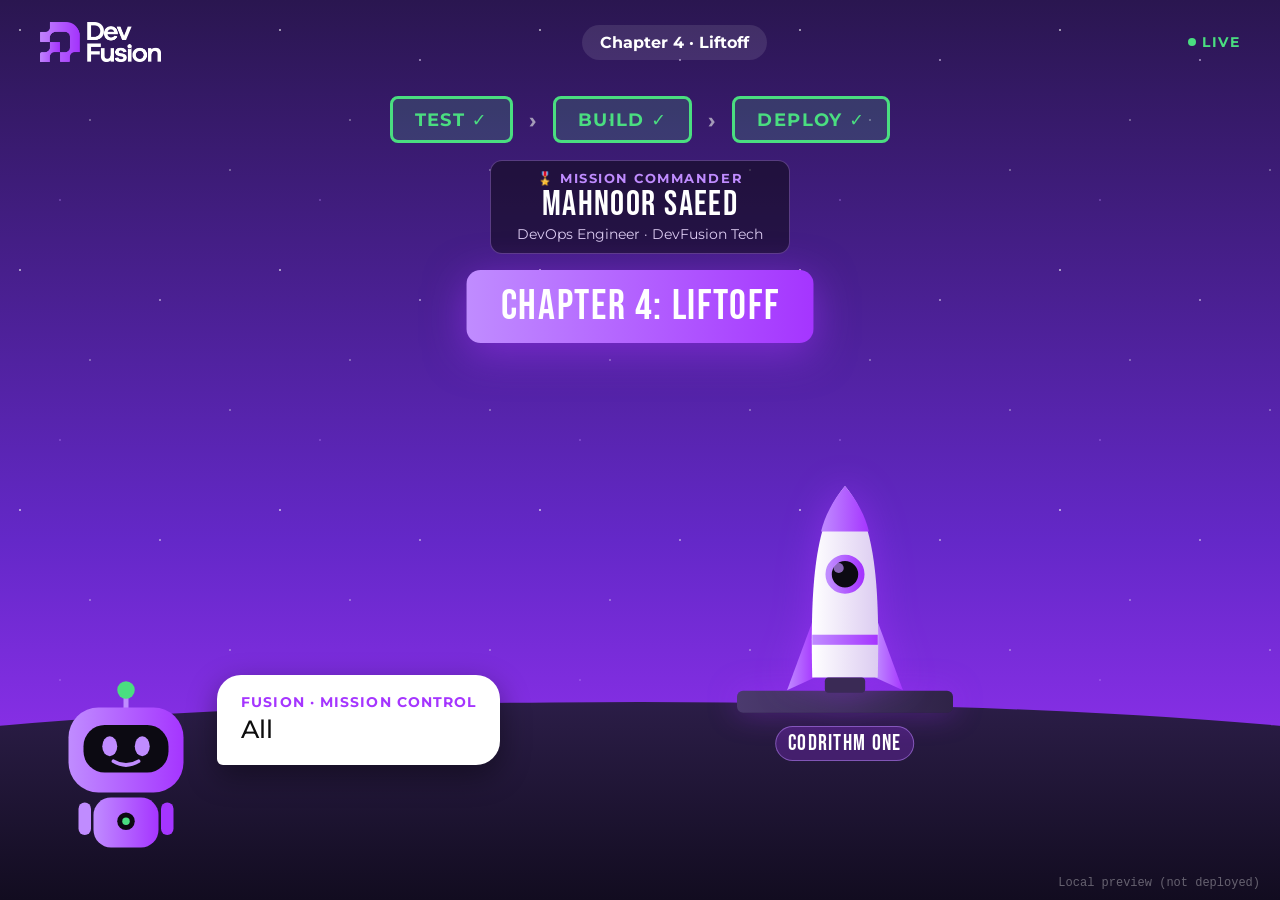
==== commit 39eec582: "Add Mission Commander branding for Mahnoor Saeed Commander card under the pipeline, Fusion introduce" ====
--- a/site/index.html
+++ b/site/index.html
@@ -31,6 +31,13 @@
     <span class="chip off" id="chip-build">BUILD</span>
     <span class="arrow">›</span>
     <span class="chip off" id="chip-deploy">DEPLOY</span>
+  </div>
+
+  <!-- The presenter -->
+  <div class="commander">
+    <span class="commander-tag">🎖️ Mission Commander</span>
+    <span class="commander-name">Mahnoor Saeed</span>
+    <span class="commander-role">DevOps Engineer · DevFusion Tech</span>
   </div>
 
   <!-- Launch pad -->
@@ -76,6 +83,15 @@
     <p class="finale-kicker">☁️ Welcome to the cloud</p>
     <p class="finale-name" id="finale-name">Codrithm One</p>
     <p class="finale-line">Code to cloud. Safely.</p>
+    <div class="finale-speaker">
+      <p class="finale-launched">Launched by</p>
+      <p class="finale-person">Mahnoor Saeed</p>
+      <p class="finale-role">DevOps Engineer at DevFusion Tech</p>
+      <div class="finale-links">
+        <a class="finale-social linkedin" href="https://www.linkedin.com/in/mahnoor-saeed15/" target="_blank" rel="noopener">LinkedIn</a>
+        <a class="finale-social" href="https://github.com/sudo-mahnoor" target="_blank" rel="noopener">GitHub</a>
+      </div>
+    </div>
     <div class="finale-brand">
       <img src="assets/logo.png" alt="DevFusion">
       <p>Built by engineers. Run by engineers.</p>
--- a/site/style.css
+++ b/site/style.css
@@ -161,6 +161,29 @@
 .chip.fail { border-color: var(--red); background: rgba(248, 113, 113, 0.18); color: var(--red); animation: shake 0.4s 2; }
 .chip.fail::after { content: " ✗"; }
 
+/* ---------- The presenter ---------- */
+.commander {
+  position: absolute;
+  top: 98px;
+  left: 50%;
+  z-index: 10;
+  transform: translateX(-50%);
+  display: flex;
+  flex-direction: column;
+  align-items: center;
+  padding: 6px 16px;
+  border-radius: 12px;
+  text-align: center;
+  white-space: nowrap;
+  background: rgba(12, 10, 18, 0.55);
+  border: 1px solid rgba(192, 140, 255, 0.35);
+  transition: opacity 0.4s;
+}
+.finale-on .commander { opacity: 0; }
+.commander-tag { font-size: 0.6rem; font-weight: 700; letter-spacing: 0.12em; text-transform: uppercase; color: var(--lilac); }
+.commander-name { font-family: "Bebas Neue", Impact, sans-serif; font-size: 1.35rem; line-height: 1.1; letter-spacing: 0.04em; }
+.commander-role { font-size: 0.62rem; color: var(--lavender); }
+
 /* ---------- Launch pad and rocket ---------- */
 .pad {
   position: absolute;
@@ -266,7 +289,7 @@
 /* ---------- Big moments ---------- */
 .banner {
   position: absolute;
-  top: 100px;
+  top: 160px;
   left: 50%;
   z-index: 20;
   padding: 10px 22px;
@@ -332,14 +355,14 @@
 
 .finale {
   position: absolute;
-  top: 18%;
+  top: 15%;
   left: 50%;
   z-index: 16;
   width: min(90vw, 560px);
   padding: 22px;
   border-radius: 22px;
   text-align: center;
-  background: rgba(12, 10, 18, 0.82);
+  background: rgba(12, 10, 18, 0.94);
   border: 1px solid rgba(192, 140, 255, 0.5);
   box-shadow: 0 20px 80px rgba(12, 10, 18, 0.6);
   transform: translateX(-50%) scale(0);
@@ -349,7 +372,24 @@
 .finale-kicker { font-size: 0.85rem; font-weight: 700; letter-spacing: 0.12em; text-transform: uppercase; color: var(--lilac); }
 .finale-name { margin-top: 4px; font-family: "Bebas Neue", Impact, sans-serif; font-size: 3rem; line-height: 1; }
 .finale-line { margin-top: 6px; color: var(--lavender); }
-.finale-brand { margin-top: 18px; padding-top: 16px; border-top: 1px solid rgba(255, 255, 255, 0.12); }
+.finale-speaker { margin-top: 14px; padding-top: 12px; border-top: 1px solid rgba(255, 255, 255, 0.12); }
+.finale-launched { font-size: 0.7rem; font-weight: 700; letter-spacing: 0.12em; text-transform: uppercase; color: var(--muted); }
+.finale-person { font-family: "Bebas Neue", Impact, sans-serif; font-size: 1.9rem; line-height: 1.05; }
+.finale-role { font-size: 0.8rem; color: var(--lavender); }
+.finale-links { display: flex; justify-content: center; gap: 8px; margin-top: 8px; }
+.finale-social {
+  display: inline-block;
+  white-space: nowrap;
+  padding: 6px 14px;
+  border-radius: 999px;
+  font-size: 0.8rem;
+  font-weight: 700;
+  color: #fff;
+  text-decoration: none;
+  border: 1px solid rgba(192, 140, 255, 0.6);
+}
+.finale-social.linkedin { background: #0a66c2; border-color: #0a66c2; }
+.finale-brand { margin-top: 14px; padding-top: 16px; border-top: 1px solid rgba(255, 255, 255, 0.12); }
 .finale-brand img { height: 30px; }
 .finale-brand p { margin-top: 8px; font-family: "Bebas Neue", Impact, sans-serif; font-size: 1.5rem; }
 .finale-brand a {
@@ -369,7 +409,7 @@
   left: 3vw;
   right: 3vw;
   bottom: 2vh;
-  z-index: 12;
+  z-index: 17;
   display: flex;
   align-items: flex-end;
   gap: 8px;
@@ -419,16 +459,22 @@
   .pipeline { top: 96px; gap: 16px; }
   .chip { font-size: 1.1rem; padding: 10px 22px; border-width: 3px; }
   .arrow { font-size: 1.4rem; }
-  .banner { top: 170px; font-size: 2.6rem; padding: 12px 34px; }
+  .commander { top: 160px; padding: 10px 26px; }
+  .commander-tag { font-size: 0.8rem; }
+  .commander-name { font-size: 2.2rem; }
+  .commander-role { font-size: 0.9rem; }
+  .finale-person { font-size: 2.3rem; }
+  .finale-role { font-size: 1rem; }
+  .banner { top: 270px; font-size: 2.6rem; padding: 12px 34px; }
   .alert { font-size: 3.6rem; }
-  .finale { top: 22%; width: 620px; padding: 30px; }
-  .finale-name { font-size: 4.4rem; }
-  .finale-line { font-size: 1.2rem; }
-  .finale-brand img { height: 42px; }
-  .finale-brand p { font-size: 2rem; }
+  .finale { top: 150px; left: 68%; width: 520px; padding: 20px 26px; }
+  .finale-name { font-size: 3.4rem; }
+  .finale-line { font-size: 1.1rem; }
+  .finale-brand img { height: 34px; }
+  .finale-brand p { font-size: 1.6rem; }
   .crew { left: 4vw; right: auto; bottom: 5vh; gap: 16px; }
   .robot { width: 150px; }
-  .bubble { max-width: 38vw; margin-bottom: 90px; padding: 18px 24px; font-size: 1.55rem; border-radius: 24px 24px 24px 6px; }
+  .bubble { max-width: 34vw; margin-bottom: 90px; padding: 18px 24px; font-size: 1.55rem; border-radius: 24px 24px 24px 6px; }
   .speaker { font-size: 0.85rem; }
   footer { font-size: 0.75rem; right: 20px; bottom: 10px; }
 }
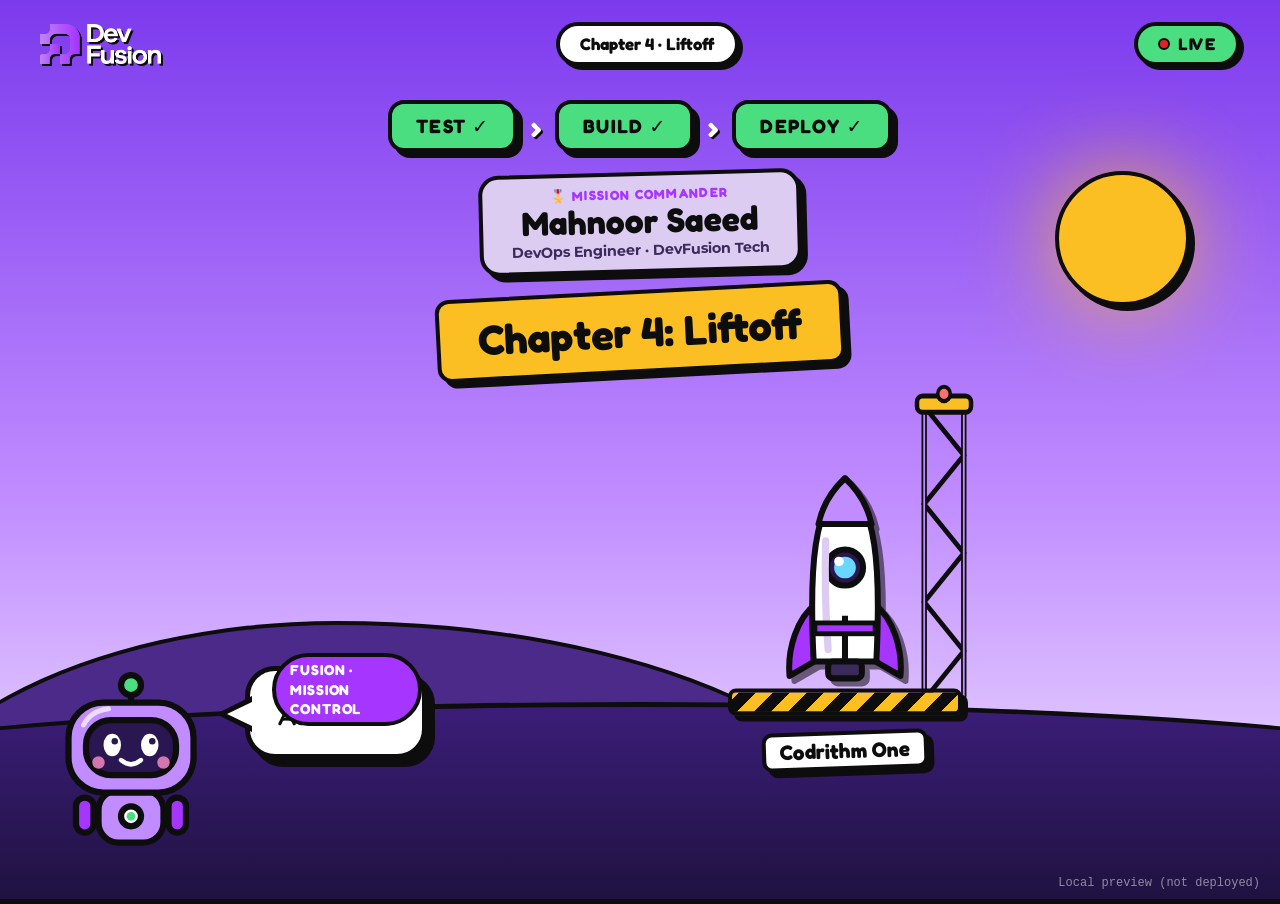
==== commit c50706c0: "Site: cartoon redesign (ink outlines, moon/sun, launch tower, comic bubble, BOOM burst) Co-Authored-" ====
--- a/site/index.html
+++ b/site/index.html
@@ -7,15 +7,18 @@
   <link rel="icon" href="assets/monogram.png">
   <link rel="preconnect" href="https://fonts.googleapis.com">
   <link rel="preconnect" href="https://fonts.gstatic.com" crossorigin>
-  <link rel="stylesheet" href="https://fonts.googleapis.com/css2?family=Bebas+Neue&family=Montserrat:wght@500;700&display=swap">
+  <link rel="stylesheet" href="https://fonts.googleapis.com/css2?family=Fredoka:wght@500;600;700&family=Montserrat:wght@500;700&display=swap">
   <link rel="stylesheet" href="style.css">
 </head>
 <body class="ch-1">
   <!-- Sky -->
   <div class="stars"></div>
-  <div class="cloud cloud-1"></div>
-  <div class="cloud cloud-2"></div>
-  <div class="cloud cloud-3"></div>
+  <span class="sparkle s1">✦</span><span class="sparkle s2">✦</span><span class="sparkle s3">✦</span><span class="sparkle s4">✦</span>
+  <div class="moon"><i></i><i></i><i></i></div>
+  <svg class="cloud cloud-1" viewBox="0 0 200 90" aria-hidden="true"><path d="M30 80 C8 80 6 52 28 50 C26 26 58 18 70 36 C78 10 122 8 130 34 C146 20 176 30 170 52 C194 54 194 80 172 80 Z" fill="#fff" stroke="#0d0d0d" stroke-width="5" stroke-linejoin="round"/><path d="M40 66 C60 70 120 70 160 64" stroke="#dcccf1" stroke-width="6" fill="none" stroke-linecap="round"/></svg>
+  <svg class="cloud cloud-2" viewBox="0 0 200 90" aria-hidden="true"><path d="M30 80 C8 80 6 52 28 50 C26 26 58 18 70 36 C78 10 122 8 130 34 C146 20 176 30 170 52 C194 54 194 80 172 80 Z" fill="#fff" stroke="#0d0d0d" stroke-width="5" stroke-linejoin="round"/><path d="M40 66 C60 70 120 70 160 64" stroke="#dcccf1" stroke-width="6" fill="none" stroke-linecap="round"/></svg>
+  <svg class="cloud cloud-3" viewBox="0 0 200 90" aria-hidden="true"><path d="M30 80 C8 80 6 52 28 50 C26 26 58 18 70 36 C78 10 122 8 130 34 C146 20 176 30 170 52 C194 54 194 80 172 80 Z" fill="#fff" stroke="#0d0d0d" stroke-width="5" stroke-linejoin="round"/><path d="M40 66 C60 70 120 70 160 64" stroke="#dcccf1" stroke-width="6" fill="none" stroke-linecap="round"/></svg>
+  <div class="hills"></div>
   <div class="ground"></div>
 
   <header>
@@ -41,30 +44,32 @@
   </div>
 
   <!-- Launch pad -->
+  <svg class="tower" viewBox="0 0 60 300" preserveAspectRatio="none" aria-hidden="true">
+    <rect x="8" y="10" width="44" height="288" rx="4" fill="none" stroke="#0d0d0d" stroke-width="6"/>
+    <path d="M8 10 L52 58 L8 106 L52 154 L8 202 L52 250 L8 298" fill="none" stroke="#0d0d0d" stroke-width="5"/>
+    <rect x="8" y="10" width="44" height="288" rx="4" fill="none" stroke="#c08cff" stroke-width="2"/>
+    <rect x="0" y="0" width="60" height="16" rx="6" fill="#fbbf24" stroke="#0d0d0d" stroke-width="5"/>
+    <circle class="beacon" cx="30" cy="-2" r="7" fill="#f87171" stroke="#0d0d0d" stroke-width="4"/>
+  </svg>
   <div class="pad"></div>
   <div class="plate" id="plate">Untested rocket</div>
 
   <div class="rocket" id="rocket">
     <div class="flame"></div>
-    <svg viewBox="0 0 100 200" aria-hidden="true">
-      <defs>
-        <linearGradient id="hull" x1="0" x2="1">
-          <stop offset="0" stop-color="#ffffff"/>
-          <stop offset="1" stop-color="#dcccf1"/>
-        </linearGradient>
-        <linearGradient id="brand" x1="0" x2="1">
-          <stop offset="0" stop-color="#c08cff"/>
-          <stop offset="1" stop-color="#a535ff"/>
-        </linearGradient>
-      </defs>
-      <path d="M24 112 L4 166 L26 156 Z" fill="url(#brand)"/>
-      <path d="M76 112 L96 166 L74 156 Z" fill="url(#brand)"/>
-      <path d="M50 4 C72 30 78 72 76 156 L24 156 C22 72 28 30 50 4 Z" fill="url(#hull)"/>
-      <path d="M50 4 C60 16 66 28 69 40 L31 40 C34 28 40 16 50 4 Z" fill="url(#brand)"/>
-      <circle cx="50" cy="74" r="13" fill="#0c0a12" stroke="url(#brand)" stroke-width="5"/>
-      <circle cx="45" cy="69" r="4" fill="#c08cff" opacity="0.7"/>
-      <rect x="24" y="122" width="52" height="8" fill="url(#brand)"/>
-      <rect x="34" y="156" width="32" height="12" rx="3" fill="#3a2a55"/>
+    <svg viewBox="-6 -6 112 212" aria-hidden="true">
+      <g stroke="#0d0d0d" stroke-width="5" stroke-linejoin="round">
+        <path d="M26 108 C10 120 2 146 4 168 L28 154 Z" fill="#a535ff"/>
+        <path d="M74 108 C90 120 98 146 96 168 L72 154 Z" fill="#a535ff"/>
+        <path d="M50 4 C76 28 80 76 76 156 L24 156 C20 76 24 28 50 4 Z" fill="#ffffff"/>
+        <path d="M50 4 C62 15 69 28 72 42 L28 42 C31 28 38 15 50 4 Z" fill="#c08cff"/>
+        <rect x="36" y="156" width="28" height="14" rx="4" fill="#3b2a5c"/>
+        <path d="M50 118 L50 156" fill="none"/>
+        <circle cx="50" cy="78" r="15" fill="#2a1650"/>
+      </g>
+      <path d="M34 56 C33 90 34 120 36 146" stroke="#dcccf1" stroke-width="6" fill="none" stroke-linecap="round"/>
+      <circle cx="50" cy="78" r="9" fill="#6ad7ff"/>
+      <circle cx="45" cy="73" r="4" fill="#ffffff"/>
+      <rect x="25" y="124" width="50" height="9" fill="#a535ff" stroke="#0d0d0d" stroke-width="4"/>
     </svg>
   </div>
 
@@ -101,25 +106,26 @@
 
   <!-- Fusion, the mission control robot -->
   <div class="crew" id="crew" title="Tap to replay">
-    <svg class="robot" viewBox="0 0 120 140" aria-hidden="true">
-      <defs>
-        <linearGradient id="robo" x1="0" x2="1">
-          <stop offset="0" stop-color="#c08cff"/>
-          <stop offset="1" stop-color="#a535ff"/>
-        </linearGradient>
-      </defs>
-      <line x1="60" y1="8" x2="60" y2="24" stroke="#c08cff" stroke-width="4"/>
-      <circle class="antenna" cx="60" cy="8" r="7" fill="#4ade80"/>
-      <rect x="14" y="22" width="92" height="68" rx="24" fill="url(#robo)"/>
-      <rect x="26" y="36" width="68" height="38" rx="17" fill="#0c0a12"/>
-      <ellipse class="eye" cx="47" cy="53" rx="6" ry="8" fill="#c08cff"/>
-      <ellipse class="eye" cx="73" cy="53" rx="6" ry="8" fill="#c08cff"/>
-      <path d="M50 65 Q60 71 70 65" stroke="#c08cff" stroke-width="3" fill="none" stroke-linecap="round"/>
-      <rect x="34" y="94" width="52" height="40" rx="14" fill="url(#robo)"/>
-      <rect class="arm" x="88" y="98" width="10" height="26" rx="5" fill="#a535ff"/>
-      <rect x="22" y="98" width="10" height="26" rx="5" fill="#c08cff"/>
-      <circle cx="60" cy="113" r="7" fill="#0c0a12"/>
-      <circle cx="60" cy="113" r="3" fill="#4ade80"/>
+    <svg class="robot" viewBox="-4 -4 128 148" aria-hidden="true">
+      <g stroke="#0d0d0d" stroke-width="5" stroke-linejoin="round" stroke-linecap="round">
+        <line x1="60" y1="10" x2="60" y2="24"/>
+        <circle class="antenna" cx="60" cy="8" r="8" fill="#4ade80"/>
+        <rect class="arm" x="90" y="98" width="14" height="28" rx="7" fill="#a535ff"/>
+        <rect x="16" y="98" width="14" height="28" rx="7" fill="#a535ff"/>
+        <rect x="34" y="92" width="52" height="42" rx="16" fill="#c08cff"/>
+        <rect x="10" y="22" width="100" height="72" rx="28" fill="#c08cff"/>
+        <rect x="24" y="36" width="72" height="44" rx="20" fill="#2a1650"/>
+        <circle cx="60" cy="113" r="8" fill="#ffffff"/>
+      </g>
+      <ellipse class="eye" cx="45" cy="56" rx="7" ry="9" fill="#ffffff"/>
+      <ellipse class="eye" cx="75" cy="56" rx="7" ry="9" fill="#ffffff"/>
+      <circle cx="47" cy="53" r="2.6" fill="#2a1650"/>
+      <circle cx="77" cy="53" r="2.6" fill="#2a1650"/>
+      <circle cx="34" cy="70" r="5" fill="#ff8fc7" opacity="0.8"/>
+      <circle cx="86" cy="70" r="5" fill="#ff8fc7" opacity="0.8"/>
+      <path d="M52 68 Q60 75 68 68" stroke="#ffffff" stroke-width="3.5" fill="none" stroke-linecap="round"/>
+      <circle cx="60" cy="113" r="3.5" fill="#4ade80"/>
+      <path d="M22 40 C26 32 34 28 42 27" stroke="#ffffff" stroke-width="4" fill="none" stroke-linecap="round" opacity="0.7"/>
     </svg>
     <div class="bubble" id="bubble">
       <p class="speaker">Fusion · Mission Control</p>
--- a/site/style.css
+++ b/site/style.css
@@ -1,8 +1,9 @@
-/* DevFusion brand: devfusion-branding/DESIGN.md */
+/* DevFusion brand palette, cartoon style: thick ink outlines + hard shadows */
 :root {
-  --dark: #0c0a12;
   --ink: #0d0d0d;
-  --purple: #a855f7;
+  --night: #1a0f33;
+  --dusk: #2a1650;
+  --deep: #6428c8;
   --violet: #a535ff;
   --lilac: #c08cff;
   --lavender: #dcccf1;
@@ -10,6 +11,8 @@
   --red: #f87171;
   --amber: #fbbf24;
   --green: #4ade80;
+  --line: 3px solid var(--ink);
+  --pop: 4px 4px 0 var(--ink);
   --rocket-x: 64%;
   --pad-y: 24%;
 }
@@ -21,12 +24,12 @@
 body {
   position: relative;
   overflow: hidden;
-  font-family: "Montserrat", system-ui, sans-serif;
+  font-family: "Fredoka", "Montserrat", system-ui, sans-serif;
   color: #fff;
-  background: linear-gradient(180deg, #07060c 0%, #140d26 55%, #2a1650 100%);
-}
-
-/* Chapter 4 sky: a fixed layer that fades in */
+  background: linear-gradient(180deg, #120a26 0%, var(--dusk) 40%, var(--deep) 78%, #b668fa 100%);
+}
+
+/* Chapter 4 sky: morning in the cloud, fades in */
 body::before {
   content: "";
   position: absolute;
@@ -34,7 +37,7 @@
   right: 0;
   bottom: 0;
   left: 0;
-  background: linear-gradient(180deg, #2a1650 0%, #6428c8 60%, #a535ff 100%);
+  background: linear-gradient(180deg, #7c3aed 0%, var(--lilac) 55%, #f3e8ff 100%);
   opacity: 0;
   transition: opacity 2s;
 }
@@ -45,51 +48,85 @@
   position: absolute;
   top: 0;
   right: 0;
-  bottom: 0;
+  bottom: 40%;
   left: 0;
   background-image:
-    radial-gradient(1.5px 1.5px at 20px 30px, #fff, transparent),
-    radial-gradient(1px 1px at 90px 120px, #fff, transparent),
-    radial-gradient(1.5px 1.5px at 160px 60px, #dcccf1, transparent),
-    radial-gradient(1px 1px at 230px 170px, #fff, transparent),
-    radial-gradient(1px 1px at 60px 200px, #c08cff, transparent);
+    radial-gradient(2px 2px at 20px 30px, #fff, transparent),
+    radial-gradient(1.5px 1.5px at 90px 120px, #fff, transparent),
+    radial-gradient(2px 2px at 160px 60px, #dcccf1, transparent),
+    radial-gradient(1.5px 1.5px at 230px 170px, #fff, transparent);
   background-size: 260px 240px;
   animation: twinkle 4s ease-in-out infinite;
-}
+  transition: opacity 2s;
+}
+.ch-4 .stars, .ch-4 .sparkle { opacity: 0; }
+
+.sparkle {
+  position: absolute;
+  font-size: 4vmin;
+  line-height: 1;
+  color: var(--amber);
+  text-shadow: 2px 2px 0 var(--ink);
+  animation: sparkle 2.4s ease-in-out infinite;
+  transition: opacity 2s;
+}
+.s1 { top: 22%; left: 12%; }
+.s2 { top: 13%; left: 46%; font-size: 2.6vmin; animation-delay: -0.8s; }
+.s3 { top: 34%; left: 30%; font-size: 3vmin; animation-delay: -1.6s; }
+.s4 { top: 40%; left: 88%; font-size: 2.4vmin; animation-delay: -1.1s; }
+
+/* Moon by night, sun by chapter 4 */
+.moon {
+  position: absolute;
+  top: 19%;
+  right: 7%;
+  width: 15vmin;
+  height: 15vmin;
+  border-radius: 50%;
+  border: 4px solid var(--ink);
+  background: #f4ecff;
+  box-shadow: 5px 5px 0 var(--ink), 0 0 60px rgba(244, 236, 255, 0.45);
+  transition: background 2s, box-shadow 2s;
+}
+.moon i { position: absolute; border-radius: 50%; background: var(--lavender); border: 2px solid rgba(13, 13, 13, 0.25); }
+.moon i:nth-child(1) { width: 26%; height: 26%; top: 22%; left: 20%; }
+.moon i:nth-child(2) { width: 16%; height: 16%; top: 58%; left: 54%; }
+.moon i:nth-child(3) { width: 12%; height: 12%; top: 30%; left: 64%; }
+.ch-4 .moon { background: var(--amber); box-shadow: 5px 5px 0 var(--ink), 0 0 90px rgba(251, 191, 36, 0.8); }
+.ch-4 .moon i { opacity: 0; }
 
 .cloud {
   position: absolute;
-  width: 26vmin;
-  height: 8vmin;
-  border-radius: 999px;
-  background: rgba(255, 255, 255, 0.1);
-  animation: drift 40s linear infinite;
-}
-
-.cloud::before, .cloud::after {
-  content: "";
-  position: absolute;
-  border-radius: 50%;
-  background: inherit;
-}
-
-.cloud::before { width: 11vmin; height: 11vmin; left: 4vmin; top: -5vmin; }
-.cloud::after { width: 8vmin; height: 8vmin; left: 13vmin; top: -3vmin; }
-
-.cloud-1 { top: 16%; left: -30vmin; }
-.cloud-2 { top: 26%; left: -30vmin; animation-duration: 55s; animation-delay: -20s; transform: scale(0.7); }
-.cloud-3 { top: 34%; left: -30vmin; animation-duration: 70s; animation-delay: -45s; transform: scale(1.2); }
-
-.ch-4 .cloud { background: rgba(255, 255, 255, 0.28); }
+  left: -30vmin;
+  width: 24vmin;
+  height: auto;
+  animation: drift 45s linear infinite;
+}
+.cloud-1 { top: 15%; }
+.cloud-2 { top: 27%; width: 16vmin; animation-duration: 60s; animation-delay: -22s; }
+.cloud-3 { top: 36%; width: 28vmin; animation-duration: 75s; animation-delay: -48s; }
+
+/* Two rolling hills with a thick ink edge */
+.hills {
+  position: absolute;
+  left: -10%;
+  right: 30%;
+  bottom: 0;
+  height: calc(var(--pad-y) + 9vh);
+  border-radius: 50% 60% 0 0 / 100% 100% 0 0;
+  border: 4px solid var(--ink);
+  background: #4b2a8a;
+}
 
 .ground {
   position: absolute;
   left: -20%;
   right: -20%;
-  bottom: 0;
-  height: var(--pad-y);
+  bottom: -4px;
+  height: calc(var(--pad-y) + 4px);
   border-radius: 50% 50% 0 0 / 40% 40% 0 0;
-  background: linear-gradient(180deg, #2b1d47, #120c20);
+  border: 5px solid var(--ink);
+  background: linear-gradient(180deg, #3b1d78, #1f1240);
 }
 
 /* ---------- Header and pipeline ---------- */
@@ -102,148 +139,175 @@
   display: flex;
   align-items: center;
   justify-content: space-between;
-  gap: 10px;
   padding: 12px 16px;
 }
 
-.logo { height: 24px; width: auto; }
-
-.chapter-pill {
+.logo { height: 24px; width: auto; filter: drop-shadow(2px 2px 0 var(--ink)); }
+
+.chapter-pill, .live {
   padding: 5px 12px;
   border-radius: 999px;
-  font-size: 0.72rem;
-  font-weight: 700;
-  background: rgba(255, 255, 255, 0.1);
+  border: var(--line);
+  box-shadow: 3px 3px 0 var(--ink);
+  font-size: 0.75rem;
+  font-weight: 700;
   white-space: nowrap;
 }
+.chapter-pill { margin: 0 8px; color: var(--ink); background: #fff; }
 
 .live {
   display: inline-flex;
   align-items: center;
-  gap: 6px;
-  font-size: 0.7rem;
-  font-weight: 700;
-  letter-spacing: 0.1em;
-  color: var(--green);
-}
-
-.dot { width: 8px; height: 8px; border-radius: 50%; background: var(--green); animation: blink 1.6s infinite; }
+  letter-spacing: 0.08em;
+  color: var(--ink);
+  background: var(--green);
+}
+
+.dot { width: 8px; height: 8px; margin-right: 6px; border-radius: 50%; background: #dc2626; border: 2px solid var(--ink); animation: blink 1.2s infinite; }
 
 .pipeline {
   position: absolute;
-  top: 56px;
+  top: 58px;
   left: 0;
   right: 0;
   z-index: 10;
   display: flex;
   justify-content: center;
   align-items: center;
-  gap: 8px;
-}
-
-.arrow { color: var(--muted); font-weight: 700; }
+}
+
+.arrow { margin: 0 6px; color: #fff; font-weight: 700; font-size: 1.1rem; text-shadow: 2px 2px 0 var(--ink); }
 
 .chip {
   padding: 6px 12px;
-  border-radius: 8px;
-  font-size: 0.72rem;
-  font-weight: 700;
-  letter-spacing: 0.08em;
-  border: 2px solid rgba(255, 255, 255, 0.2);
-  color: var(--muted);
-  transition: all 0.3s;
-}
-
-.chip.off { opacity: 0.35; text-decoration: line-through; }
-.chip.run { border-color: var(--amber); color: var(--amber); animation: blink 0.6s infinite; }
-.chip.ok { border-color: var(--green); background: rgba(74, 222, 128, 0.16); color: var(--green); }
+  border-radius: 12px;
+  border: var(--line);
+  box-shadow: var(--pop);
+  font-size: 0.78rem;
+  font-weight: 700;
+  letter-spacing: 0.06em;
+  color: var(--lavender);
+  background: #4b3a6e;
+  transition: background 0.3s, color 0.3s, transform 0.3s;
+}
+
+.chip.off { color: var(--muted); background: #3b2a5c; }
+.chip.run { color: var(--ink); background: var(--amber); animation: bob 0.5s ease-in-out infinite; }
+.chip.ok { color: var(--ink); background: var(--green); }
 .chip.ok::after { content: " ✓"; }
-.chip.fail { border-color: var(--red); background: rgba(248, 113, 113, 0.18); color: var(--red); animation: shake 0.4s 2; }
+.chip.fail { color: #fff; background: #dc2626; animation: shake 0.4s 3; }
 .chip.fail::after { content: " ✗"; }
 
 /* ---------- The presenter ---------- */
 .commander {
   position: absolute;
-  top: 98px;
+  top: 104px;
   left: 50%;
   z-index: 10;
-  transform: translateX(-50%);
+  transform: translateX(-50%) rotate(-1.5deg);
   display: flex;
   flex-direction: column;
   align-items: center;
-  padding: 6px 16px;
-  border-radius: 12px;
+  padding: 6px 18px;
+  border-radius: 16px;
+  border: var(--line);
+  box-shadow: var(--pop);
   text-align: center;
   white-space: nowrap;
-  background: rgba(12, 10, 18, 0.55);
-  border: 1px solid rgba(192, 140, 255, 0.35);
+  color: var(--ink);
+  background: var(--lavender);
   transition: opacity 0.4s;
 }
 .finale-on .commander { opacity: 0; }
-.commander-tag { font-size: 0.6rem; font-weight: 700; letter-spacing: 0.12em; text-transform: uppercase; color: var(--lilac); }
-.commander-name { font-family: "Bebas Neue", Impact, sans-serif; font-size: 1.35rem; line-height: 1.1; letter-spacing: 0.04em; }
-.commander-role { font-size: 0.62rem; color: var(--lavender); }
+.commander-tag { font-size: 0.62rem; font-weight: 700; letter-spacing: 0.1em; text-transform: uppercase; color: var(--violet); }
+.commander-name { font-size: 1.3rem; font-weight: 700; line-height: 1.15; }
+.commander-role { font-family: "Montserrat", sans-serif; font-size: 0.62rem; font-weight: 700; color: #3b2a5c; }
 
 /* ---------- Launch pad and rocket ---------- */
+.tower {
+  position: absolute;
+  left: calc(var(--rocket-x) + 8vh);
+  bottom: var(--pad-y);
+  width: 6vh;
+  height: 34vh;
+  overflow: visible;
+}
+.tower .beacon { animation: blink 1s infinite; }
+
 .pad {
   position: absolute;
   left: var(--rocket-x);
   bottom: var(--pad-y);
-  width: 24vh;
-  height: 2.4vh;
+  width: 26vh;
+  height: 3vh;
   transform: translate(-50%, 50%);
-  border-radius: 6px;
-  background: linear-gradient(90deg, #4b3a6e, #2f2347);
-  box-shadow: 0 0 30px rgba(165, 53, 255, 0.35);
+  border-radius: 8px;
+  border: var(--line);
+  box-shadow: var(--pop);
+  background: repeating-linear-gradient(-45deg, #fbbf24 0, #fbbf24 12px, #0d0d0d 12px, #0d0d0d 24px);
 }
 
 .plate {
   position: absolute;
   left: var(--rocket-x);
-  bottom: calc(var(--pad-y) - 6.5vh);
-  transform: translateX(-50%);
-  padding: 4px 12px;
-  border-radius: 999px;
-  font-family: "Bebas Neue", Impact, sans-serif;
-  font-size: 2.4vh;
-  letter-spacing: 0.06em;
+  bottom: calc(var(--pad-y) - 7.5vh);
+  transform: translateX(-50%) rotate(-2deg);
+  padding: 3px 14px;
+  border-radius: 10px;
+  border: var(--line);
+  box-shadow: var(--pop);
+  font-size: 2.3vh;
+  font-weight: 700;
   white-space: nowrap;
-  background: rgba(165, 53, 255, 0.25);
-  border: 1px solid rgba(192, 140, 255, 0.5);
+  color: var(--ink);
+  background: #fff;
 }
 
 .rocket {
   position: absolute;
   left: var(--rocket-x);
-  bottom: calc(var(--pad-y) - 3.4vh);
-  width: 14vh;
-  height: 28vh;
+  bottom: calc(var(--pad-y) - 3vh);
+  width: 15vh;
+  height: 30vh;
   transform: translateX(-50%);
   z-index: 3;
   transition: opacity 0.2s;
 }
 
-.rocket svg { position: relative; z-index: 2; width: 100%; height: 100%; filter: drop-shadow(0 0 18px rgba(165, 53, 255, 0.45)); }
-
+.rocket svg { position: relative; z-index: 2; width: 100%; height: 100%; filter: drop-shadow(5px 5px 0 rgba(13, 13, 13, 0.55)); }
+
+/* Cartoon flame: orange outer, yellow core, ink outline */
 .flame {
   position: absolute;
   left: 50%;
-  top: 82%;
+  top: 80%;
   width: 40%;
   height: 0;
   transform: translateX(-50%);
   border-radius: 50% 50% 50% 50% / 30% 30% 70% 70%;
-  background: radial-gradient(ellipse at top, #fff7c2, #fbbf24 35%, #f97316 65%, transparent 75%);
+  border: 0 solid var(--ink);
+  background: #f97316;
   transition: height 0.4s;
   animation: flicker 0.12s infinite alternate;
 }
+.flame::after {
+  content: "";
+  position: absolute;
+  left: 22%;
+  right: 22%;
+  top: 0;
+  bottom: 28%;
+  border-radius: inherit;
+  background: #fde047;
+}
+.rocket.ignite .flame, .rocket.launch .flame { border-width: 4px; }
 
 .rocket.shake { animation: rocket-shake 0.15s infinite; }
 .rocket.exploded { opacity: 0; }
 .rocket.ignite .flame { height: 55%; }
 .rocket.ignite { animation: rocket-shake 0.1s infinite; }
 .rocket.launch { animation: liftoff 2.8s cubic-bezier(0.55, 0, 0.9, 0.4) forwards; }
-.rocket.launch .flame { height: 75%; }
+.rocket.launch .flame { height: 80%; }
 
 .steam { position: absolute; left: var(--rocket-x); bottom: var(--pad-y); display: none; }
 .steam span {
@@ -251,79 +315,110 @@
   width: 4vh;
   height: 4vh;
   border-radius: 50%;
-  background: rgba(255, 255, 255, 0.25);
+  border: var(--line);
+  background: #fff;
   animation: puff 2.4s ease-out infinite;
 }
 .steam span:nth-child(2) { animation-delay: 0.8s; --dir: -1; }
 .steam span:nth-child(3) { animation-delay: 1.6s; }
 .ch-2 .steam, .ch-3 .steam { display: block; }
 
-/* Explosion particles are created by app.js */
-.boom { position: absolute; left: var(--rocket-x); bottom: calc(var(--pad-y) + 12vh); z-index: 4; }
+/* Explosion: created by app.js */
+.boom { position: absolute; left: var(--rocket-x); bottom: calc(var(--pad-y) + 13vh); z-index: 4; }
 .boom .fireball {
   position: absolute;
   width: 30vh;
   height: 30vh;
   margin: -15vh 0 0 -15vh;
   border-radius: 50%;
-  background: radial-gradient(circle, #fff7c2, #fbbf24 30%, #f97316 55%, rgba(248, 113, 113, 0) 70%);
+  border: 5px solid var(--ink);
+  background: radial-gradient(circle, #fff7c2, #fde047 30%, #f97316 60%, #dc2626 100%);
   animation: fireball 1s ease-out forwards;
 }
 .boom .bit {
   position: absolute;
-  width: 1.6vh;
-  height: 1.6vh;
-  border-radius: 3px;
+  width: 1.8vh;
+  height: 1.8vh;
+  border-radius: 4px;
+  border: 2px solid var(--ink);
   animation: fly 1.2s ease-out forwards;
 }
+.boom .pow {
+  position: absolute;
+  width: 34vh;
+  height: 22vh;
+  margin: -11vh 0 0 -17vh;
+  display: flex;
+  align-items: center;
+  justify-content: center;
+  font-size: 7vh;
+  font-weight: 700;
+  color: #dc2626;
+  text-shadow: 3px 3px 0 var(--ink);
+  -webkit-text-stroke: 2px var(--ink);
+  animation: pow 1.6s cubic-bezier(0.34, 1.56, 0.64, 1) forwards;
+}
+.boom .pow::before {
+  content: "";
+  position: absolute;
+  top: 0;
+  right: 0;
+  bottom: 0;
+  left: 0;
+  z-index: -1;
+  background: var(--amber);
+  -webkit-clip-path: polygon(50% 0, 60% 22%, 84% 6%, 76% 32%, 100% 34%, 80% 52%, 98% 74%, 70% 70%, 66% 100%, 50% 78%, 32% 98%, 30% 70%, 2% 76%, 20% 52%, 0 30%, 26% 30%, 18% 4%, 40% 22%);
+  clip-path: polygon(50% 0, 60% 22%, 84% 6%, 76% 32%, 100% 34%, 80% 52%, 98% 74%, 70% 70%, 66% 100%, 50% 78%, 32% 98%, 30% 70%, 2% 76%, 20% 52%, 0 30%, 26% 30%, 18% 4%, 40% 22%);
+}
 
 /* Chapter 3: the bug meets the pipeline shield */
-.shield, .bug { position: absolute; bottom: calc(var(--pad-y) + 1vh); font-size: 7vh; opacity: 0; z-index: 4; }
-.shield { left: calc(var(--rocket-x) - 16vh); transition: opacity 0.4s; }
+.shield, .bug { position: absolute; bottom: calc(var(--pad-y) + 1vh); font-size: 7vh; opacity: 0; z-index: 4; filter: drop-shadow(3px 3px 0 var(--ink)); }
+.shield { left: calc(var(--rocket-x) - 17vh); transition: opacity 0.4s; }
 .ch-3 .shield { opacity: 1; }
 .shield.hit { animation: hit 0.6s ease-out 2; }
-.bug { left: -10vh; font-size: 5vh; }
+.bug { left: -10vh; font-size: 5.5vh; }
 .bug.crawl { opacity: 1; animation: crawl 2.6s linear forwards; }
-.bug.bounce { opacity: 1; left: calc(var(--rocket-x) - 22vh); animation: bounce 1.2s ease-in forwards; }
+.bug.bounce { opacity: 1; left: calc(var(--rocket-x) - 23vh); animation: bounce 1.2s ease-in forwards; }
 
 /* ---------- Big moments ---------- */
 .banner {
   position: absolute;
-  top: 160px;
+  top: 168px;
   left: 50%;
   z-index: 20;
-  padding: 10px 22px;
+  padding: 8px 24px;
   border-radius: 14px;
-  font-family: "Bebas Neue", Impact, sans-serif;
-  font-size: 1.6rem;
-  letter-spacing: 0.04em;
+  border: 4px solid var(--ink);
+  box-shadow: 6px 6px 0 var(--ink);
+  font-size: 1.5rem;
+  font-weight: 700;
   white-space: nowrap;
-  background: linear-gradient(90deg, var(--lilac), var(--violet));
-  box-shadow: 0 10px 40px rgba(165, 53, 255, 0.5);
-  transform: translate(-50%, -40px) scale(0.8);
+  color: var(--ink);
+  background: var(--amber);
+  transform: translate(-50%, -40px) rotate(-3deg) scale(0.6);
   opacity: 0;
   transition: all 0.5s cubic-bezier(0.34, 1.56, 0.64, 1);
 }
-.banner.show { transform: translate(-50%, 0) scale(1); opacity: 1; }
+.banner.show { transform: translate(-50%, 0) rotate(-3deg) scale(1); opacity: 1; }
 
 .alert {
   position: absolute;
   top: 38%;
   left: 50%;
   z-index: 20;
-  padding: 12px 22px;
-  border-radius: 12px;
-  font-family: "Bebas Neue", Impact, sans-serif;
-  font-size: 2rem;
-  letter-spacing: 0.05em;
+  padding: 10px 24px;
+  border-radius: 14px;
+  border: 5px solid var(--ink);
+  box-shadow: 8px 8px 0 var(--ink);
+  font-size: 1.9rem;
+  font-weight: 700;
   white-space: nowrap;
   color: #fff;
   background: #dc2626;
-  box-shadow: 0 0 60px rgba(220, 38, 38, 0.7);
   transform: translate(-50%, -50%) scale(0);
   transition: transform 0.4s cubic-bezier(0.34, 1.56, 0.64, 1);
 }
-.alert.show { transform: translate(-50%, -50%) scale(1) rotate(-3deg); }
+.alert.show { transform: translate(-50%, -50%) scale(1) rotate(-4deg); }
 
 .countdown {
   position: absolute;
@@ -331,76 +426,103 @@
   left: 50%;
   z-index: 20;
   transform: translate(-50%, -50%);
-  font-family: "Bebas Neue", Impact, sans-serif;
   font-size: 34vh;
+  font-weight: 700;
   line-height: 1;
-  text-shadow: 0 0 60px rgba(165, 53, 255, 0.9);
+  color: var(--amber);
+  -webkit-text-stroke: 6px var(--ink);
+  text-shadow: 10px 10px 0 var(--ink);
   pointer-events: none;
   opacity: 0;
 }
 .countdown.tick { animation: tick 0.9s ease-out forwards; }
 
-.confetti { position: absolute; top: 0;
+.confetti {
+  position: absolute;
+  top: 0;
   right: 0;
   bottom: 0;
-  left: 0; z-index: 15; pointer-events: none; overflow: hidden; }
+  left: 0;
+  z-index: 15;
+  pointer-events: none;
+  overflow: hidden;
+}
 .confetti i {
   position: absolute;
   top: -5vh;
-  width: 1.2vh;
-  height: 2vh;
-  border-radius: 2px;
+  width: 1.4vh;
+  height: 2.2vh;
+  border-radius: 3px;
+  border: 2px solid var(--ink);
   animation: fall linear forwards;
 }
 
+/* Finale: a comic panel */
 .finale {
   position: absolute;
-  top: 15%;
+  top: 14%;
   left: 50%;
   z-index: 16;
-  width: min(90vw, 560px);
-  padding: 22px;
-  border-radius: 22px;
+  width: 90vw;
+  max-width: 560px;
+  overflow: hidden;
+  border-radius: 24px;
+  border: 5px solid var(--ink);
+  box-shadow: 10px 10px 0 var(--ink);
   text-align: center;
-  background: rgba(12, 10, 18, 0.94);
-  border: 1px solid rgba(192, 140, 255, 0.5);
-  box-shadow: 0 20px 80px rgba(12, 10, 18, 0.6);
-  transform: translateX(-50%) scale(0);
+  color: var(--ink);
+  background: #fff;
+  transform: translateX(-50%) scale(0) rotate(-6deg);
   transition: transform 0.6s cubic-bezier(0.34, 1.56, 0.64, 1);
 }
-.finale.show { transform: translateX(-50%) scale(1); }
-.finale-kicker { font-size: 0.85rem; font-weight: 700; letter-spacing: 0.12em; text-transform: uppercase; color: var(--lilac); }
-.finale-name { margin-top: 4px; font-family: "Bebas Neue", Impact, sans-serif; font-size: 3rem; line-height: 1; }
-.finale-line { margin-top: 6px; color: var(--lavender); }
-.finale-speaker { margin-top: 14px; padding-top: 12px; border-top: 1px solid rgba(255, 255, 255, 0.12); }
-.finale-launched { font-size: 0.7rem; font-weight: 700; letter-spacing: 0.12em; text-transform: uppercase; color: var(--muted); }
-.finale-person { font-family: "Bebas Neue", Impact, sans-serif; font-size: 1.9rem; line-height: 1.05; }
-.finale-role { font-size: 0.8rem; color: var(--lavender); }
-.finale-links { display: flex; justify-content: center; gap: 8px; margin-top: 8px; }
+.finale.show { transform: translateX(-50%) scale(1) rotate(-1deg); }
+.finale-kicker {
+  display: inline-block;
+  margin-top: 18px;
+  padding: 4px 14px;
+  border-radius: 999px;
+  border: var(--line);
+  font-size: 0.85rem;
+  font-weight: 700;
+  letter-spacing: 0.08em;
+  text-transform: uppercase;
+  background: var(--lavender);
+}
+.finale-name { margin-top: 6px; font-size: 2.8rem; font-weight: 700; line-height: 1.05; color: var(--violet); text-shadow: 3px 3px 0 var(--ink); }
+.finale-line { margin-top: 4px; font-weight: 600; color: #3b2a5c; }
+.finale-speaker { margin: 14px 22px 0; padding-top: 12px; border-top: 3px dashed var(--lavender); }
+.finale-launched { font-size: 0.72rem; font-weight: 700; letter-spacing: 0.1em; text-transform: uppercase; color: var(--violet); }
+.finale-person { font-size: 1.9rem; font-weight: 700; line-height: 1.1; }
+.finale-role { font-family: "Montserrat", sans-serif; font-size: 0.8rem; font-weight: 700; color: #3b2a5c; }
+.finale-links { display: flex; justify-content: center; margin-top: 10px; }
 .finale-social {
   display: inline-block;
+  margin: 0 5px;
+  padding: 6px 16px;
+  border-radius: 999px;
+  border: var(--line);
+  box-shadow: 3px 3px 0 var(--ink);
+  font-size: 0.85rem;
+  font-weight: 700;
   white-space: nowrap;
-  padding: 6px 14px;
-  border-radius: 999px;
-  font-size: 0.8rem;
-  font-weight: 700;
+  text-decoration: none;
   color: #fff;
-  text-decoration: none;
-  border: 1px solid rgba(192, 140, 255, 0.6);
-}
-.finale-social.linkedin { background: #0a66c2; border-color: #0a66c2; }
-.finale-brand { margin-top: 14px; padding-top: 16px; border-top: 1px solid rgba(255, 255, 255, 0.12); }
+  background: var(--ink);
+}
+.finale-social.linkedin { background: #0a66c2; }
+.finale-brand { margin-top: 16px; padding: 16px 20px 18px; color: #fff; background: var(--ink); }
 .finale-brand img { height: 30px; }
-.finale-brand p { margin-top: 8px; font-family: "Bebas Neue", Impact, sans-serif; font-size: 1.5rem; }
+.finale-brand p { margin-top: 6px; font-size: 1.3rem; font-weight: 600; }
 .finale-brand a {
   display: inline-block;
   margin-top: 10px;
-  padding: 8px 18px;
+  padding: 8px 20px;
   border-radius: 999px;
-  font-weight: 700;
-  color: #fff;
+  border: 3px solid #fff;
+  font-weight: 700;
   text-decoration: none;
-  background: linear-gradient(90deg, var(--lilac), var(--violet));
+  color: var(--ink);
+  background: var(--lilac);
 }
 
 /* ---------- Fusion the robot ---------- */
@@ -412,32 +534,56 @@
   z-index: 17;
   display: flex;
   align-items: flex-end;
-  gap: 8px;
   cursor: pointer;
 }
 
-.robot { flex: none; width: 74px; animation: hover 3s ease-in-out infinite; }
+.robot { flex: none; width: 80px; margin-right: 14px; overflow: visible; animation: hover 3s ease-in-out infinite; }
 .robot .eye { animation: look 4s infinite; transform-origin: center; transform-box: fill-box; }
 .robot .antenna { animation: blink 1.2s infinite; }
 .robot .arm { transform-origin: top center; transform-box: fill-box; animation: wave 1.4s ease-in-out infinite; }
 
+/* Comic speech bubble with a tail pointing at Fusion */
 .bubble {
   position: relative;
   max-width: 560px;
-  margin-bottom: 40px;
-  padding: 10px 14px;
-  border-radius: 16px 16px 16px 4px;
-  font-size: 0.92rem;
+  margin-bottom: 44px;
+  padding: 16px 16px 12px;
+  border-radius: 22px;
+  border: 4px solid var(--ink);
+  box-shadow: 6px 6px 0 var(--ink);
+  font-size: 1rem;
   font-weight: 500;
-  line-height: 1.4;
+  line-height: 1.35;
   color: var(--ink);
   background: #fff;
-  box-shadow: 0 10px 30px rgba(0, 0, 0, 0.4);
   transform-origin: bottom left;
 }
+.bubble::before, .bubble::after {
+  content: "";
+  position: absolute;
+  left: -22px;
+  bottom: 14px;
+  border-style: solid;
+  border-color: transparent;
+}
+.bubble::before { border-width: 12px 24px 12px 0; border-right-color: var(--ink); }
+.bubble::after { left: -14px; bottom: 18px; border-width: 8px 16px 8px 0; border-right-color: #fff; }
 .bubble.pop { animation: pop 0.35s cubic-bezier(0.34, 1.56, 0.64, 1); }
-.speaker { font-size: 0.65rem; font-weight: 700; letter-spacing: 0.08em; text-transform: uppercase; color: var(--violet); }
-#bubble-text { min-height: 1.4em; }
+.speaker {
+  position: absolute;
+  top: -14px;
+  left: 14px;
+  padding: 2px 10px;
+  border-radius: 999px;
+  border: var(--line);
+  font-size: 0.66rem;
+  font-weight: 700;
+  letter-spacing: 0.06em;
+  text-transform: uppercase;
+  color: #fff;
+  background: var(--violet);
+}
+#bubble-text { min-height: 1.35em; }
 
 footer {
   position: absolute;
@@ -446,50 +592,54 @@
   z-index: 11;
   font-family: ui-monospace, Menlo, Consolas, monospace;
   font-size: 0.6rem;
-  color: rgba(255, 255, 255, 0.35);
+  color: rgba(255, 255, 255, 0.5);
 }
 
 /* ---------- Laptop and projector ---------- */
 @media (min-width: 900px) {
-  :root { --rocket-x: 66%; --pad-y: 22%; }
+  :root { --rocket-x: 66%; --pad-y: 22%; --line: 4px solid var(--ink); --pop: 6px 6px 0 var(--ink); }
   header { padding: 22px 40px; }
   .logo { height: 40px; }
-  .chapter-pill { font-size: 1rem; padding: 8px 18px; }
-  .live { font-size: 0.9rem; }
-  .pipeline { top: 96px; gap: 16px; }
-  .chip { font-size: 1.1rem; padding: 10px 22px; border-width: 3px; }
-  .arrow { font-size: 1.4rem; }
-  .commander { top: 160px; padding: 10px 26px; }
-  .commander-tag { font-size: 0.8rem; }
-  .commander-name { font-size: 2.2rem; }
+  .chapter-pill, .live { font-size: 1.05rem; padding: 8px 20px; box-shadow: 4px 4px 0 var(--ink); }
+  .dot { width: 12px; height: 12px; margin-right: 8px; }
+  .pipeline { top: 100px; }
+  .chip { font-size: 1.2rem; padding: 10px 24px; border-radius: 16px; }
+  .arrow { margin: 0 14px; font-size: 1.8rem; }
+  .commander { top: 172px; padding: 10px 28px; border-radius: 20px; }
+  .commander-tag { font-size: 0.82rem; }
+  .commander-name { font-size: 2.1rem; }
   .commander-role { font-size: 0.9rem; }
-  .finale-person { font-size: 2.3rem; }
-  .finale-role { font-size: 1rem; }
-  .banner { top: 270px; font-size: 2.6rem; padding: 12px 34px; }
-  .alert { font-size: 3.6rem; }
-  .finale { top: 150px; left: 68%; width: 520px; padding: 20px 26px; }
-  .finale-name { font-size: 3.4rem; }
-  .finale-line { font-size: 1.1rem; }
+  .banner { top: 290px; font-size: 2.6rem; padding: 12px 38px; }
+  .alert { font-size: 3.4rem; padding: 14px 36px; }
+  .finale { top: 140px; left: 68%; width: 520px; }
+  .finale-name { font-size: 3.2rem; }
+  .finale-line { font-size: 1.15rem; }
+  .finale-person { font-size: 2.2rem; }
+  .finale-role { font-size: 0.95rem; }
   .finale-brand img { height: 34px; }
-  .finale-brand p { font-size: 1.6rem; }
-  .crew { left: 4vw; right: auto; bottom: 5vh; gap: 16px; }
-  .robot { width: 150px; }
-  .bubble { max-width: 34vw; margin-bottom: 90px; padding: 18px 24px; font-size: 1.55rem; border-radius: 24px 24px 24px 6px; }
-  .speaker { font-size: 0.85rem; }
+  .finale-brand p { font-size: 1.45rem; }
+  .crew { left: 4vw; right: auto; bottom: 5vh; }
+  .robot { width: 160px; margin-right: 34px; }
+  .bubble { max-width: 34vw; margin-bottom: 96px; padding: 28px 28px 20px; font-size: 1.6rem; border-width: 5px; border-radius: 30px; box-shadow: 8px 8px 0 var(--ink); }
+  .bubble::before { left: -34px; bottom: 22px; border-width: 18px 36px 18px 0; }
+  .bubble::after { left: -23px; bottom: 28px; border-width: 12px 25px 12px 0; }
+  .speaker { top: -18px; left: 22px; padding: 3px 14px; font-size: 0.9rem; }
   footer { font-size: 0.75rem; right: 20px; bottom: 10px; }
 }
 
 /* ---------- Keyframes ---------- */
 @keyframes twinkle { 0%, 100% { opacity: 1; } 50% { opacity: 0.6; } }
+@keyframes sparkle { 0%, 100% { transform: scale(1) rotate(0); } 50% { transform: scale(0.6) rotate(45deg); } }
 @keyframes drift { from { left: -30vmin; } to { left: 105vw; } }
 @keyframes blink { 0%, 100% { opacity: 1; } 50% { opacity: 0.35; } }
+@keyframes bob { 0%, 100% { transform: translateY(0); } 50% { transform: translateY(-4px); } }
 @keyframes shake {
   0%, 100% { transform: translate(0, 0); }
-  25% { transform: translate(-3px, 1px); }
-  50% { transform: translate(3px, -1px); }
-  75% { transform: translate(-2px, -1px); }
-}
-@keyframes flicker { from { opacity: 0.85; transform: translateX(-50%) scale(1, 1); } to { opacity: 1; transform: translateX(-50%) scale(1.08, 1.15); } }
+  25% { transform: translate(-4px, 1px) rotate(-3deg); }
+  50% { transform: translate(4px, -1px) rotate(3deg); }
+  75% { transform: translate(-3px, -1px); }
+}
+@keyframes flicker { from { transform: translateX(-50%) scale(1, 1); } to { transform: translateX(-50%) scale(1.1, 1.18); } }
 @keyframes liftoff {
   0% { transform: translate(-50%, 0); }
   15% { transform: translate(-50%, -2vh); }
@@ -502,37 +652,43 @@
   75% { transform: translate(calc(-50% - 2px), -1px); }
 }
 @keyframes puff {
-  0% { transform: translate(0, 0) scale(0.4); opacity: 0.8; }
-  100% { transform: translate(calc(var(--dir, 1) * 10vh), -4vh) scale(2.2); opacity: 0; }
+  0% { transform: translate(0, 0) scale(0.4); opacity: 1; }
+  100% { transform: translate(calc(var(--dir, 1) * 10vh), -4vh) scale(2); opacity: 0; }
 }
 @keyframes fireball { 0% { transform: scale(0.1); opacity: 1; } 100% { transform: scale(1.4); opacity: 0; } }
+@keyframes pow {
+  0% { transform: scale(0) rotate(-20deg); opacity: 1; }
+  30% { transform: scale(1.1) rotate(-6deg); }
+  80% { transform: scale(1) rotate(-6deg); opacity: 1; }
+  100% { transform: scale(1.2) rotate(-6deg); opacity: 0; }
+}
 @keyframes fly {
   0% { transform: translate(0, 0) rotate(0); opacity: 1; }
   100% { transform: translate(var(--dx), var(--dy)) rotate(540deg); opacity: 0; }
 }
 @keyframes hit {
-  0%, 100% { transform: scale(1); filter: none; }
-  50% { transform: scale(1.35); filter: drop-shadow(0 0 20px #f87171); }
+  0%, 100% { transform: scale(1); }
+  50% { transform: scale(1.4) rotate(-8deg); }
 }
 @keyframes crawl {
   0% { left: -10vh; transform: rotate(0); }
   25% { transform: rotate(8deg); }
   50% { transform: rotate(-8deg); }
   75% { transform: rotate(8deg); }
-  100% { left: calc(var(--rocket-x) - 22vh); transform: rotate(0); }
+  100% { left: calc(var(--rocket-x) - 23vh); transform: rotate(0); }
 }
 @keyframes bounce {
   0% { transform: translate(0, 0) rotate(0); opacity: 1; }
   40% { transform: translate(-14vh, -16vh) rotate(-200deg); opacity: 1; }
   100% { transform: translate(-30vh, 30vh) rotate(-540deg); opacity: 0; }
 }
-@keyframes tick { 0% { transform: translate(-50%, -50%) scale(1.8); opacity: 0; } 30% { opacity: 1; } 100% { transform: translate(-50%, -50%) scale(0.9); opacity: 0; } }
+@keyframes tick { 0% { transform: translate(-50%, -50%) scale(1.8) rotate(-8deg); opacity: 0; } 30% { opacity: 1; } 100% { transform: translate(-50%, -50%) scale(0.9) rotate(4deg); opacity: 0; } }
 @keyframes fall { to { transform: translateY(115vh) rotate(720deg); } }
 @keyframes hover { 0%, 100% { transform: translateY(0); } 50% { transform: translateY(-8px); } }
 @keyframes look { 0%, 44%, 52%, 100% { transform: scaleY(1); } 48% { transform: scaleY(0.1); } }
 @keyframes wave { 0%, 100% { transform: rotate(0); } 50% { transform: rotate(-35deg); } }
-@keyframes pop { from { transform: scale(0.6); opacity: 0; } to { transform: scale(1); opacity: 1; } }
+@keyframes pop { 0% { transform: scale(0.6) rotate(-4deg); opacity: 0; } 100% { transform: scale(1) rotate(0); opacity: 1; } }
 
 @media (prefers-reduced-motion: reduce) {
-  .cloud, .stars, .robot, .robot .arm, .steam span { animation: none; }
-}
+  .cloud, .stars, .sparkle, .robot, .robot .arm, .steam span, .chip.run { animation: none; }
+}
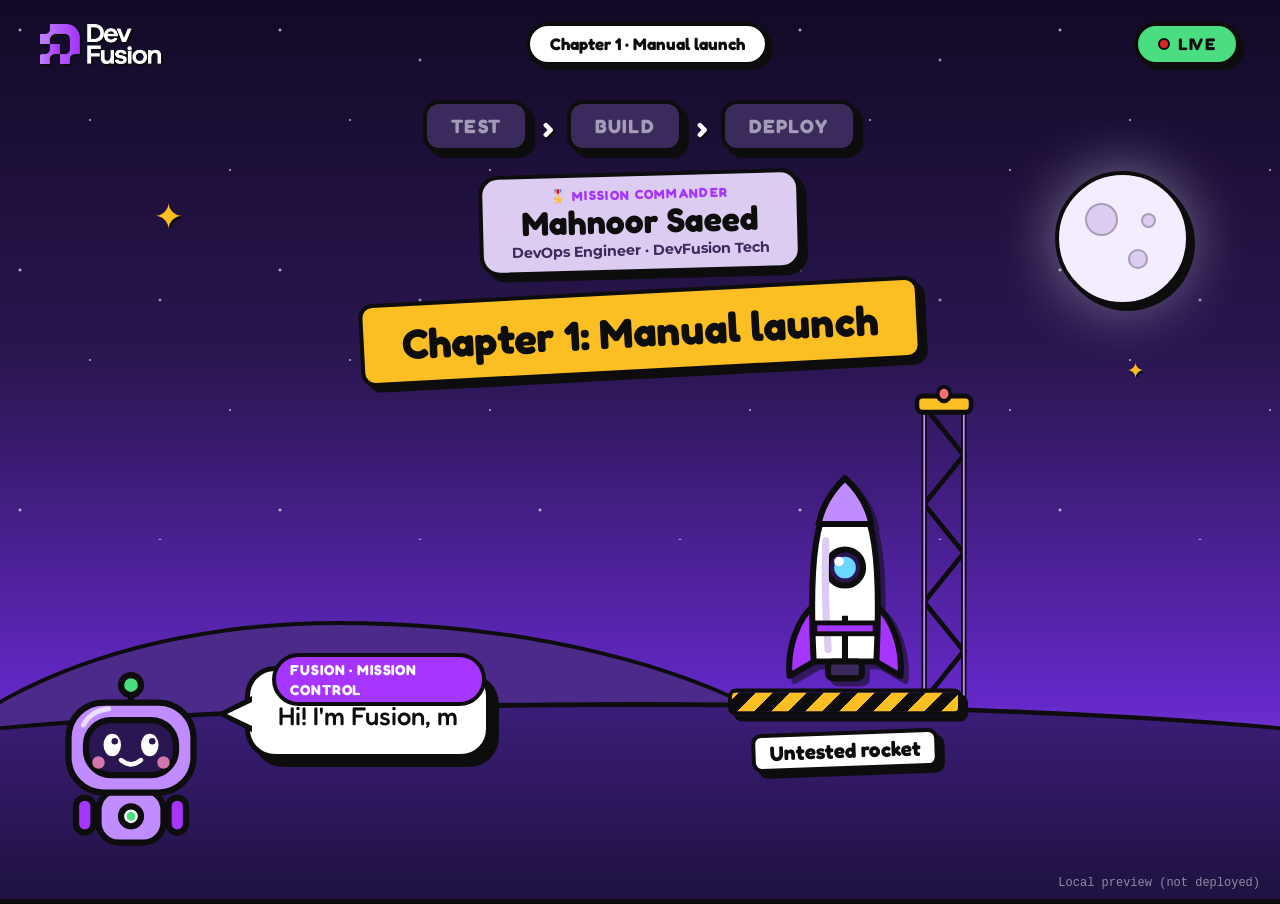
==== commit ba454e12: "Chapter 1" ====
--- a/site/index.html
+++ b/site/index.html
@@ -85,22 +85,31 @@
   <div class="confetti" id="confetti"></div>
 
   <section class="finale" id="finale">
-    <p class="finale-kicker">☁️ Welcome to the cloud</p>
-    <p class="finale-name" id="finale-name">Codrithm One</p>
-    <p class="finale-line">Code to cloud. Safely.</p>
-    <div class="finale-speaker">
-      <p class="finale-launched">Launched by</p>
-      <p class="finale-person">Mahnoor Saeed</p>
-      <p class="finale-role">DevOps Engineer at DevFusion Tech</p>
-      <div class="finale-links">
-        <a class="finale-social linkedin" href="https://www.linkedin.com/in/mahnoor-saeed15/" target="_blank" rel="noopener">LinkedIn</a>
-        <a class="finale-social" href="https://github.com/sudo-mahnoor" target="_blank" rel="noopener">GitHub</a>
+    <div class="report-head">
+      <span class="report-tag">✅ Mission report</span>
+      <span class="report-status">All systems go</span>
+    </div>
+    <div class="report-body">
+      <p class="finale-name"><span id="finale-name">Codrithm One</span> is in the cloud ☁️</p>
+      <p class="lesson-title">What CI/CD just did for us</p>
+      <ol class="lessons">
+        <li><b class="l-ci">CI</b><span><strong>Every push got tested.</strong> No human had to remember.</span></li>
+        <li><b class="l-gate">GATE</b><span><strong>Broken code was blocked.</strong> The Friday bug never launched.</span></li>
+        <li><b class="l-cd">CD</b><span><strong>Shipping took one <code>git push</code>.</strong> Same steps, every time.</span></li>
+      </ol>
+      <p class="moral">Don't launch by hand. Let the pipeline do it.</p>
+    </div>
+    <div class="report-foot">
+      <span class="badge">MS</span>
+      <div class="who">
+        <p class="finale-person">Mahnoor Saeed</p>
+        <p class="finale-role">Mission Commander · DevOps Engineer, DevFusion Tech</p>
+        <p class="finale-links">
+          <a class="finale-social linkedin" href="https://www.linkedin.com/in/mahnoor-saeed15/" target="_blank" rel="noopener">LinkedIn</a>
+          <a class="finale-social" href="https://github.com/sudo-mahnoor" target="_blank" rel="noopener">GitHub</a>
+          <a class="finale-social site" href="https://devfusion.tech" target="_blank" rel="noopener">devfusion.tech</a>
+        </p>
       </div>
-    </div>
-    <div class="finale-brand">
-      <img src="assets/logo.png" alt="DevFusion">
-      <p>Built by engineers. Run by engineers.</p>
-      <a href="https://devfusion.tech" target="_blank" rel="noopener">devfusion.tech</a>
     </div>
   </section>
 
--- a/site/style.css
+++ b/site/style.css
@@ -457,73 +457,120 @@
   animation: fall linear forwards;
 }
 
-/* Finale: a comic panel */
+/* Finale: a mission report card with the CI/CD lesson */
 .finale {
   position: absolute;
   top: 14%;
   left: 50%;
   z-index: 16;
-  width: 90vw;
+  width: 92vw;
   max-width: 560px;
   overflow: hidden;
-  border-radius: 24px;
+  border-radius: 22px;
   border: 5px solid var(--ink);
   box-shadow: 10px 10px 0 var(--ink);
-  text-align: center;
   color: var(--ink);
   background: #fff;
   transform: translateX(-50%) scale(0) rotate(-6deg);
   transition: transform 0.6s cubic-bezier(0.34, 1.56, 0.64, 1);
 }
 .finale.show { transform: translateX(-50%) scale(1) rotate(-1deg); }
-.finale-kicker {
-  display: inline-block;
-  margin-top: 18px;
-  padding: 4px 14px;
+
+.report-head {
+  display: flex;
+  align-items: center;
+  justify-content: space-between;
+  padding: 10px 16px;
+  border-bottom: 4px solid var(--ink);
+  background: var(--violet);
+}
+.report-tag { font-size: 0.85rem; font-weight: 700; letter-spacing: 0.08em; text-transform: uppercase; color: #fff; }
+.report-status {
+  padding: 2px 10px;
   border-radius: 999px;
-  border: var(--line);
-  font-size: 0.85rem;
-  font-weight: 700;
-  letter-spacing: 0.08em;
-  text-transform: uppercase;
-  background: var(--lavender);
-}
-.finale-name { margin-top: 6px; font-size: 2.8rem; font-weight: 700; line-height: 1.05; color: var(--violet); text-shadow: 3px 3px 0 var(--ink); }
-.finale-line { margin-top: 4px; font-weight: 600; color: #3b2a5c; }
-.finale-speaker { margin: 14px 22px 0; padding-top: 12px; border-top: 3px dashed var(--lavender); }
-.finale-launched { font-size: 0.72rem; font-weight: 700; letter-spacing: 0.1em; text-transform: uppercase; color: var(--violet); }
-.finale-person { font-size: 1.9rem; font-weight: 700; line-height: 1.1; }
-.finale-role { font-family: "Montserrat", sans-serif; font-size: 0.8rem; font-weight: 700; color: #3b2a5c; }
-.finale-links { display: flex; justify-content: center; margin-top: 10px; }
+  border: 3px solid var(--ink);
+  font-size: 0.72rem;
+  font-weight: 700;
+  color: var(--ink);
+  background: var(--green);
+}
+
+.report-body { padding: 14px 18px 16px; }
+.finale-name { font-size: 1.6rem; font-weight: 700; line-height: 1.15; }
+.finale-name span { color: var(--violet); }
+.lesson-title { margin-top: 10px; font-size: 0.72rem; font-weight: 700; letter-spacing: 0.1em; text-transform: uppercase; color: #6b5a8e; }
+
+.lessons { list-style: none; margin-top: 6px; }
+.lessons li {
+  display: flex;
+  align-items: center;
+  margin-top: 8px;
+  padding: 8px 10px;
+  border-radius: 14px;
+  border: 3px solid var(--ink);
+  font-size: 0.9rem;
+  line-height: 1.3;
+  background: #f6f0ff;
+}
+.lessons b {
+  flex: none;
+  width: 58px;
+  margin-right: 10px;
+  padding: 4px 0;
+  border-radius: 10px;
+  border: 3px solid var(--ink);
+  box-shadow: 2px 2px 0 var(--ink);
+  font-size: 0.8rem;
+  text-align: center;
+}
+.l-ci { background: var(--amber); }
+.l-gate { color: #fff; background: #dc2626; }
+.l-cd { background: var(--green); }
+.lessons code { padding: 0 4px; border-radius: 4px; font-size: 0.85em; color: #fff; background: var(--ink); }
+
+.moral {
+  margin-top: 12px;
+  padding: 8px 12px;
+  border-radius: 12px;
+  border: 3px dashed var(--violet);
+  font-weight: 700;
+  text-align: center;
+  color: var(--violet);
+}
+
+.report-foot { display: flex; align-items: center; padding: 12px 16px; color: #fff; background: var(--ink); }
+.badge {
+  flex: none;
+  width: 52px;
+  height: 52px;
+  margin-right: 12px;
+  border-radius: 50%;
+  border: 3px solid #fff;
+  font-size: 1.2rem;
+  font-weight: 700;
+  line-height: 46px;
+  text-align: center;
+  color: var(--ink);
+  background: var(--lilac);
+}
+.finale-person { font-size: 1.25rem; font-weight: 700; line-height: 1.1; }
+.finale-role { font-family: "Montserrat", sans-serif; font-size: 0.7rem; font-weight: 700; color: var(--lavender); }
+.finale-links { margin-top: 6px; }
 .finale-social {
   display: inline-block;
-  margin: 0 5px;
-  padding: 6px 16px;
+  margin: 2px 4px 0 0;
+  padding: 3px 12px;
   border-radius: 999px;
-  border: var(--line);
-  box-shadow: 3px 3px 0 var(--ink);
-  font-size: 0.85rem;
+  border: 2px solid #fff;
+  font-size: 0.78rem;
   font-weight: 700;
   white-space: nowrap;
   text-decoration: none;
   color: #fff;
-  background: var(--ink);
+  background: #3b2a5c;
 }
 .finale-social.linkedin { background: #0a66c2; }
-.finale-brand { margin-top: 16px; padding: 16px 20px 18px; color: #fff; background: var(--ink); }
-.finale-brand img { height: 30px; }
-.finale-brand p { margin-top: 6px; font-size: 1.3rem; font-weight: 600; }
-.finale-brand a {
-  display: inline-block;
-  margin-top: 10px;
-  padding: 8px 20px;
-  border-radius: 999px;
-  border: 3px solid #fff;
-  font-weight: 700;
-  text-decoration: none;
-  color: var(--ink);
-  background: var(--lilac);
-}
+.finale-social.site { color: var(--ink); background: var(--lilac); }
 
 /* ---------- Fusion the robot ---------- */
 .crew {
@@ -611,13 +658,18 @@
   .commander-role { font-size: 0.9rem; }
   .banner { top: 290px; font-size: 2.6rem; padding: 12px 38px; }
   .alert { font-size: 3.4rem; padding: 14px 36px; }
-  .finale { top: 140px; left: 68%; width: 520px; }
-  .finale-name { font-size: 3.2rem; }
-  .finale-line { font-size: 1.15rem; }
-  .finale-person { font-size: 2.2rem; }
-  .finale-role { font-size: 0.95rem; }
-  .finale-brand img { height: 34px; }
-  .finale-brand p { font-size: 1.45rem; }
+  .finale { top: 132px; left: 70%; width: 560px; }
+  .report-head { padding: 12px 20px; }
+  .report-tag { font-size: 1rem; }
+  .report-status { font-size: 0.85rem; }
+  .report-body { padding: 16px 22px 18px; }
+  .finale-name { font-size: 2rem; }
+  .lesson-title { font-size: 0.85rem; }
+  .lessons li { font-size: 1.05rem; padding: 9px 12px; }
+  .lessons b { width: 66px; font-size: 0.95rem; }
+  .moral { font-size: 1.1rem; }
+  .finale-person { font-size: 1.45rem; }
+  .finale-role { font-size: 0.8rem; }
   .crew { left: 4vw; right: auto; bottom: 5vh; }
   .robot { width: 160px; margin-right: 34px; }
   .bubble { max-width: 34vw; margin-bottom: 96px; padding: 28px 28px 20px; font-size: 1.6rem; border-width: 5px; border-radius: 30px; box-shadow: 8px 8px 0 var(--ink); }
